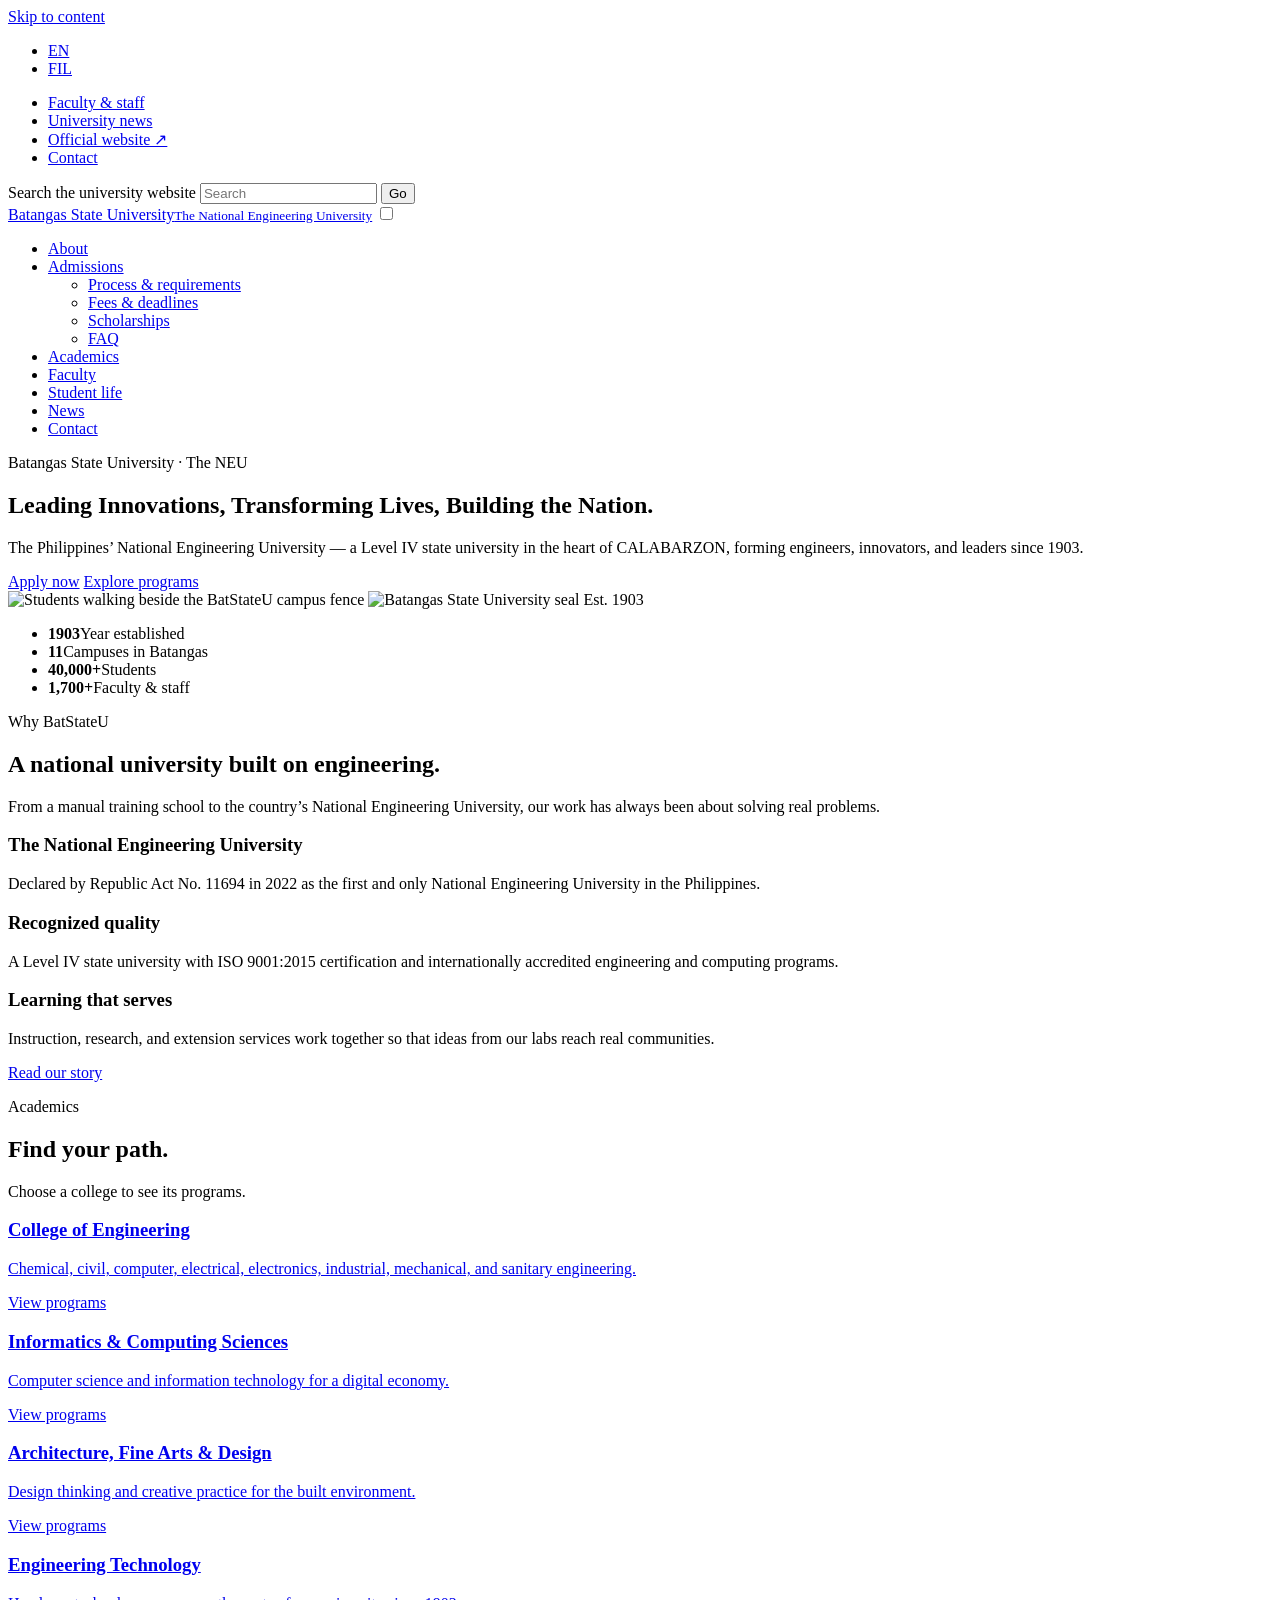
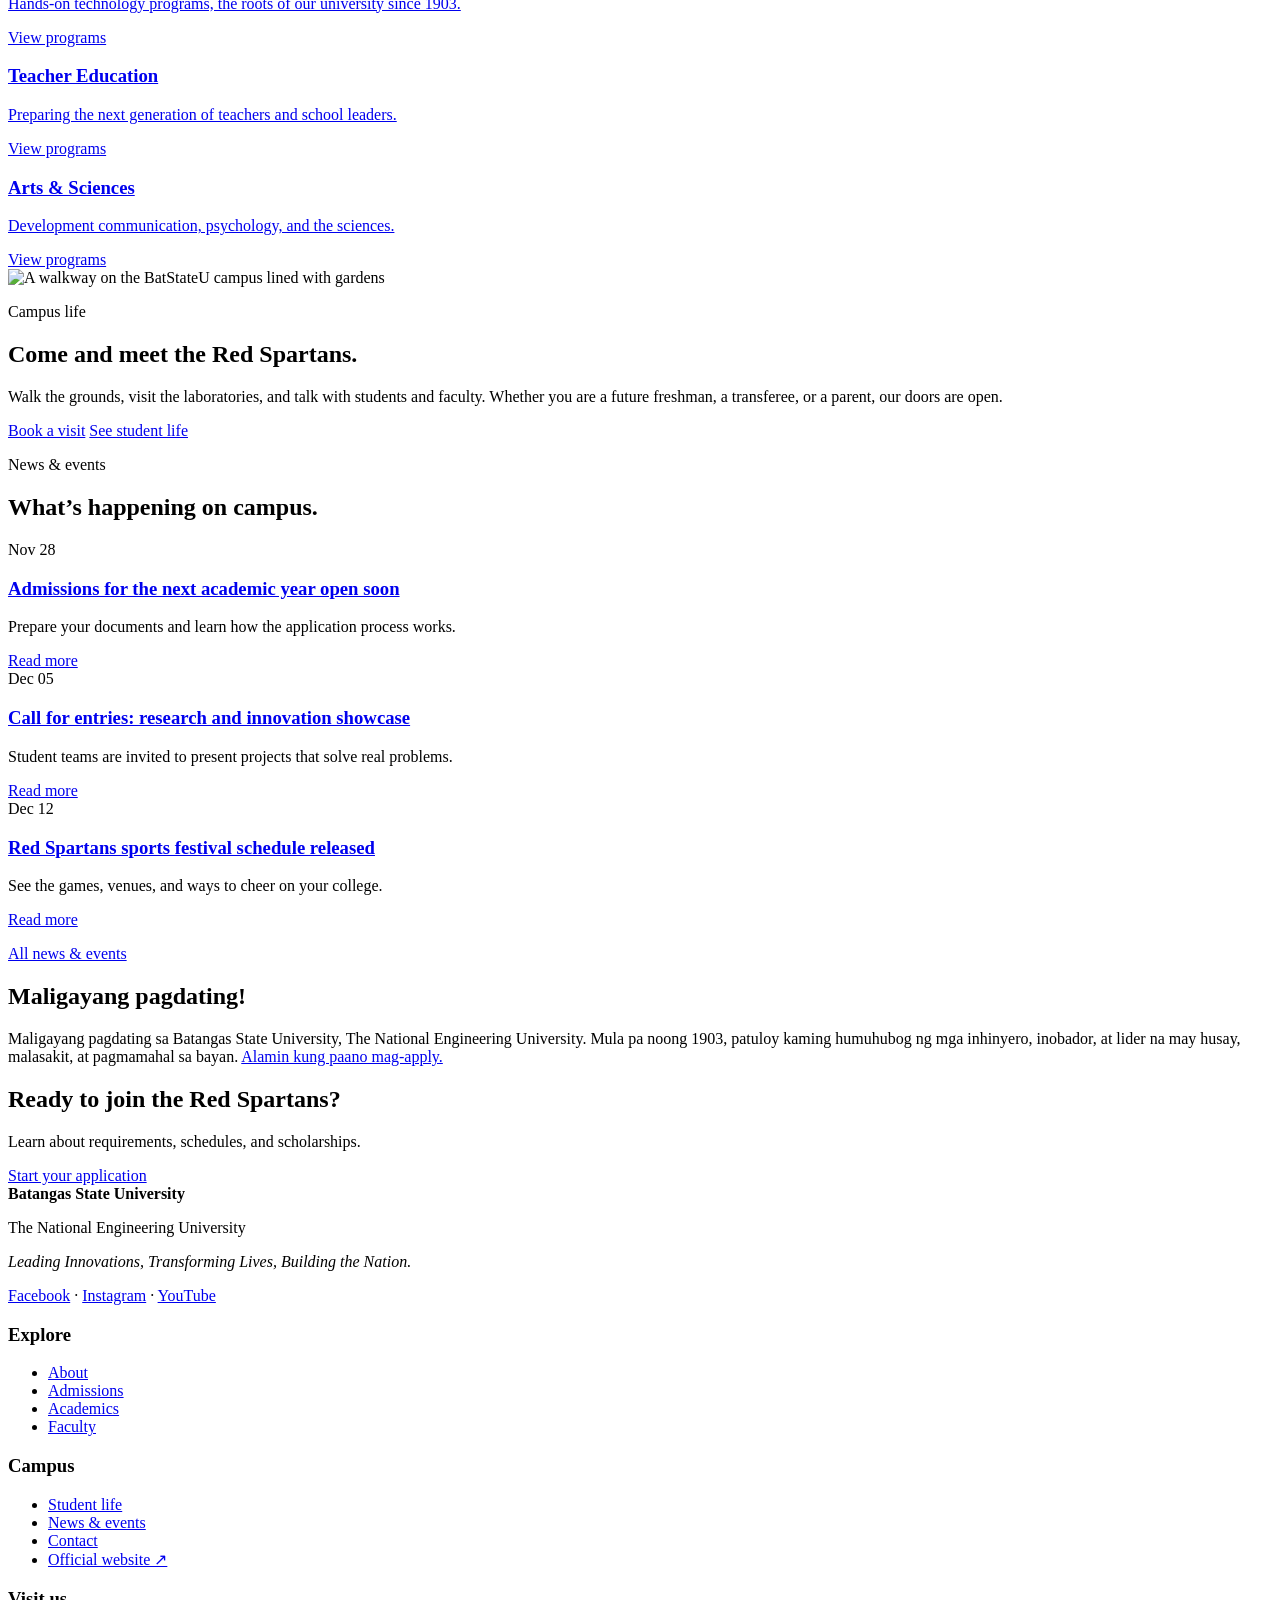
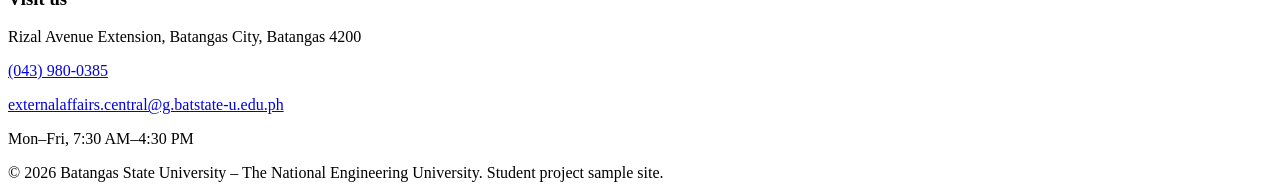
==== index.html @ c9e78558 "Add files via upload" ====
<!doctype html>
<html lang="en">
<head>
<meta charset="utf-8">
<meta name="viewport" content="width=device-width, initial-scale=1">
<title>Batangas State University | The National Engineering University</title>
<meta name="description" content="Batangas State University, The National Engineering University. Leading Innovations, Transforming Lives, Building the Nation.">
<meta name="theme-color" content="#E10A17">
<link rel="icon" href="images/logo.png">
<link rel="preconnect" href="https://fonts.googleapis.com">
<link rel="preconnect" href="https://fonts.gstatic.com" crossorigin>
<link rel="stylesheet" href="https://fonts.googleapis.com/css2?family=Bricolage+Grotesque:opsz,wght@12..96,500;12..96,700&family=Source+Sans+3:wght@400;600;700&display=swap">
<link rel="stylesheet" href="css/style.css">
</head>
<body id="top">
<a class="skip" href="#main">Skip to content</a>

<!-- ===== SHARED: top utility bar (copy to every page) ===== -->
<aside class="topbar">
  <div class="wrap">
    <ul class="tb-lang"><li><a href="index.html" aria-current="true">EN</a></li><li><a href="index.html#fil">FIL</a></li></ul>
    <ul class="tb-links">
      <li><a href="faculty.html">Faculty &amp; staff</a></li>
      <li><a href="news.html">University news</a></li>
      <li><a href="https://batstateu.edu.ph" target="_blank" rel="noopener">Official website &#8599;</a></li>
      <li><a href="contact.html">Contact</a></li>
    </ul>
    <form class="tb-search" role="search" action="https://www.google.com/search" method="get" target="_blank">
      <input type="hidden" name="as_sitesearch" value="batstateu.edu.ph">
      <label class="sr" for="q">Search the university website</label>
      <input id="q" type="search" name="q" placeholder="Search">
      <button type="submit">Go</button>
    </form>
  </div>
</aside>

<!-- ===== SHARED: main header (copy to every page) ===== -->
<header class="site-header">
  <div class="wrap bar">
    <a class="brand" href="index.html"><span class="logo" aria-hidden="true"></span><span class="brand-text">Batangas State University<small>The National Engineering University</small></span></a>
    <input type="checkbox" id="nav-toggle" class="nav-toggle" aria-label="Toggle menu">
    <label for="nav-toggle" class="burger" aria-hidden="true"><span></span></label>
    <ul class="menu">
      <li><a href="about.html">About</a></li>
      <li class="has-sub">
        <a href="admissions.html">Admissions</a>
        <ul class="sub">
          <li><a href="admissions.html#process">Process &amp; requirements</a></li>
          <li><a href="admissions.html#fees">Fees &amp; deadlines</a></li>
          <li><a href="admissions.html#scholarships">Scholarships</a></li>
          <li><a href="admissions.html#faq">FAQ</a></li>
        </ul>
      </li>
      <li><a href="academics.html">Academics</a></li>
      <li><a href="faculty.html">Faculty</a></li>
      <li><a href="student-life.html">Student life</a></li>
      <li><a href="news.html">News</a></li>
      <li><a class="cta" href="contact.html">Contact</a></li>
    </ul>
  </div>
</header>

<main id="main">

  <!-- ===== HERO ===== -->
  <section class="hero">
    <div class="wrap hero-grid">
      <div class="hero-copy">
        <p class="eyebrow">Batangas State University &middot; The NEU</p>
        <h1 class="tagline">
          <span>Leading Innovations,</span>
          <span>Transforming Lives,</span>
          <span>Building the Nation.</span>
        </h1>
        <p class="lede">The Philippines&rsquo; National Engineering University &mdash; a Level IV state university in the heart of CALABARZON, forming engineers, innovators, and leaders since 1903.</p>
        <div class="hero-actions">
          <a class="btn btn-light" href="admissions.html">Apply now</a>
          <a class="btn btn-outline-light" href="academics.html">Explore programs</a>
        </div>
      </div>
      <div class="hero-media">
        <img class="photo" src="images/campus.jpg" alt="Students walking beside the BatStateU campus fence">
        <img class="seal" src="images/logo.png" alt="Batangas State University seal">
        <span class="est">Est. 1903</span>
      </div>
    </div>
  </section>

  <!-- ===== STATS ===== -->
  <section class="stats" aria-label="BatStateU at a glance">
    <div class="wrap">
      <ul>
        <li><b>1903</b><span>Year established</span></li>
        <li><b>11</b><span>Campuses in Batangas</span></li>
        <li><b>40,000+</b><span>Students</span></li>
        <li><b>1,700+</b><span>Faculty &amp; staff</span></li>
      </ul>
    </div>
  </section>

  <!-- ===== WHY BATSTATEU ===== -->
  <section class="section">
    <div class="wrap">
      <div class="section-head reveal">
        <p class="eyebrow">Why BatStateU</p>
        <h2>A national university built on engineering.</h2>
        <p>From a manual training school to the country&rsquo;s National Engineering University, our work has always been about solving real problems.</p>
      </div>
      <div class="grid cols-3">
        <article class="card reveal"><h3>The National Engineering University</h3><p>Declared by Republic Act No. 11694 in 2022 as the first and only National Engineering University in the Philippines.</p></article>
        <article class="card reveal"><h3>Recognized quality</h3><p>A Level IV state university with ISO 9001:2015 certification and internationally accredited engineering and computing programs.</p></article>
        <article class="card reveal"><h3>Learning that serves</h3><p>Instruction, research, and extension services work together so that ideas from our labs reach real communities.</p></article>
      </div>
      <p class="reveal mt-lg"><a class="more" href="about.html">Read our story</a></p>
    </div>
  </section>

  <!-- ===== PROGRAMS ===== -->
  <section class="section surface">
    <div class="wrap">
      <div class="section-head reveal">
        <p class="eyebrow">Academics</p>
        <h2>Find your path.</h2>
        <p>Choose a college to see its programs.</p>
      </div>
      <div class="grid cols-3">
        <a class="card college reveal" href="academics.html#engineering"><h3>College of Engineering</h3><p>Chemical, civil, computer, electrical, electronics, industrial, mechanical, and sanitary engineering.</p><span class="more">View programs</span></a>
        <a class="card college reveal" href="academics.html#informatics"><h3>Informatics &amp; Computing Sciences</h3><p>Computer science and information technology for a digital economy.</p><span class="more">View programs</span></a>
        <a class="card college reveal" href="academics.html#architecture"><h3>Architecture, Fine Arts &amp; Design</h3><p>Design thinking and creative practice for the built environment.</p><span class="more">View programs</span></a>
        <a class="card college reveal" href="academics.html#technology"><h3>Engineering Technology</h3><p>Hands-on technology programs, the roots of our university since 1903.</p><span class="more">View programs</span></a>
        <a class="card college reveal" href="academics.html#teacher-education"><h3>Teacher Education</h3><p>Preparing the next generation of teachers and school leaders.</p><span class="more">View programs</span></a>
        <a class="card college reveal" href="academics.html#arts-sciences"><h3>Arts &amp; Sciences</h3><p>Development communication, psychology, and the sciences.</p><span class="more">View programs</span></a>
      </div>
    </div>
  </section>

  <!-- ===== VISIT ===== -->
  <section class="section">
    <div class="wrap split align-center">
      <div class="photo-frame reveal">
        <img src="images/campus.jpg" alt="A walkway on the BatStateU campus lined with gardens">
      </div>
      <div class="reveal">
        <p class="eyebrow">Campus life</p>
        <h2>Come and meet the Red Spartans.</h2>
        <p>Walk the grounds, visit the laboratories, and talk with students and faculty. Whether you are a future freshman, a transferee, or a parent, our doors are open.</p>
        <div class="hero-actions">
          <a class="btn btn-primary" href="contact.html#visit">Book a visit</a>
          <a class="btn btn-ghost" href="student-life.html">See student life</a>
        </div>
      </div>
    </div>
  </section>

  <!-- ===== NEWS ===== -->
  <section class="section surface">
    <div class="wrap">
      <div class="section-head reveal">
        <p class="eyebrow">News &amp; events</p>
        <h2>What&rsquo;s happening on campus.</h2>
      </div>
      <div class="grid cols-3">
        <article class="card news reveal"><span class="date">Nov 28</span><h3><a href="news.html#story-1">Admissions for the next academic year open soon</a></h3><p>Prepare your documents and learn how the application process works.</p><a class="more" href="news.html#story-1">Read more</a></article>
        <article class="card news reveal"><span class="date">Dec 05</span><h3><a href="news.html#story-2">Call for entries: research and innovation showcase</a></h3><p>Student teams are invited to present projects that solve real problems.</p><a class="more" href="news.html#story-2">Read more</a></article>
        <article class="card news reveal"><span class="date">Dec 12</span><h3><a href="news.html#story-3">Red Spartans sports festival schedule released</a></h3><p>See the games, venues, and ways to cheer on your college.</p><a class="more" href="news.html#story-3">Read more</a></article>
      </div>
      <p class="reveal mt-lg"><a class="more" href="news.html">All news &amp; events</a></p>
    </div>
  </section>

  <!-- ===== FILIPINO WELCOME (the FIL button in the top bar jumps here) ===== -->
  <section class="fil" id="fil">
    <div class="wrap section">
      <h2>Maligayang pagdating!</h2>
      <p>Maligayang pagdating sa Batangas State University, The National Engineering University. Mula pa noong 1903, patuloy kaming humuhubog ng mga inhinyero, inobador, at lider na may husay, malasakit, at pagmamahal sa bayan. <a href="admissions.html">Alamin kung paano mag-apply.</a></p>
    </div>
  </section>

  <section class="band section">
    <div class="wrap">
      <div><h2>Ready to join the Red Spartans?</h2><p>Learn about requirements, schedules, and scholarships.</p></div>
      <a class="btn btn-primary" href="admissions.html">Start your application</a>
    </div>
  </section>

</main>

<!-- ===== SHARED: footer (copy to every page) ===== -->
<footer class="site-footer">
  <div class="wrap">
    <div>
      <div class="footer-brand"><span class="logo" aria-hidden="true"></span><strong>Batangas State University</strong></div>
      <p>The National Engineering University</p>
      <p><em>Leading Innovations, Transforming Lives, Building the Nation.</em></p>
      <p class="social"><a href="https://www.facebook.com/search/pages?q=Batangas%20State%20University" target="_blank" rel="noopener">Facebook</a> &middot; <a href="https://www.instagram.com/explore/tags/batstateu/" target="_blank" rel="noopener">Instagram</a> &middot; <a href="https://www.youtube.com/results?search_query=Batangas+State+University" target="_blank" rel="noopener">YouTube</a></p>
    </div>
    <div>
      <h3>Explore</h3>
      <ul>
        <li><a href="about.html">About</a></li>
        <li><a href="admissions.html">Admissions</a></li>
        <li><a href="academics.html">Academics</a></li>
        <li><a href="faculty.html">Faculty</a></li>
      </ul>
    </div>
    <div>
      <h3>Campus</h3>
      <ul>
        <li><a href="student-life.html">Student life</a></li>
        <li><a href="news.html">News &amp; events</a></li>
        <li><a href="contact.html">Contact</a></li>
        <li><a href="https://batstateu.edu.ph" target="_blank" rel="noopener">Official website &#8599;</a></li>
      </ul>
    </div>
    <div>
      <h3>Visit us</h3>
      <p>Rizal Avenue Extension, Batangas City, Batangas 4200</p>
      <p><a href="tel:+63439800385">(043) 980-0385</a></p>
      <p><a href="mailto:externalaffairs.central@g.batstate-u.edu.ph">externalaffairs.central@g.batstate-u.edu.ph</a></p>
      <p>Mon&ndash;Fri, 7:30 AM&ndash;4:30 PM</p>
    </div>
  </div>
  <div class="wrap copy">&copy; 2026 Batangas State University &ndash; The National Engineering University. Student project sample site.</div>
</footer>

</body>
</html>
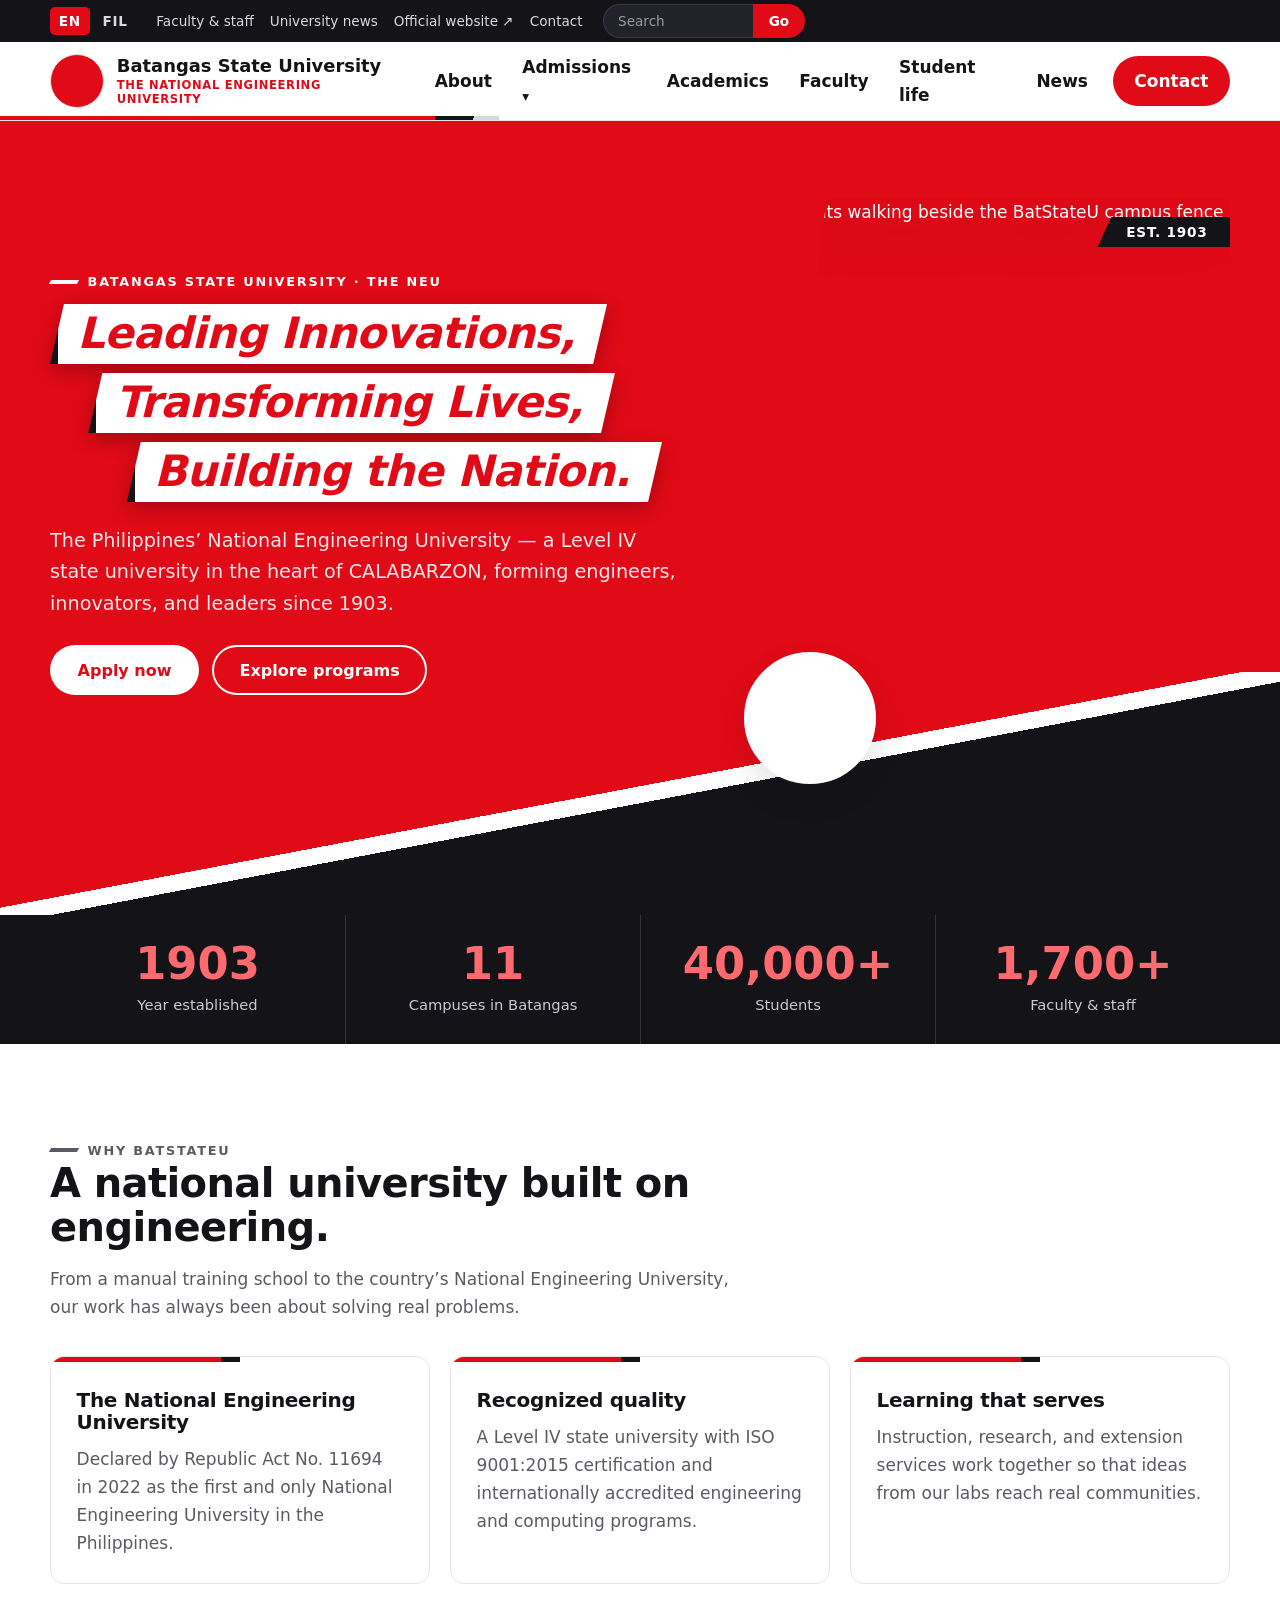
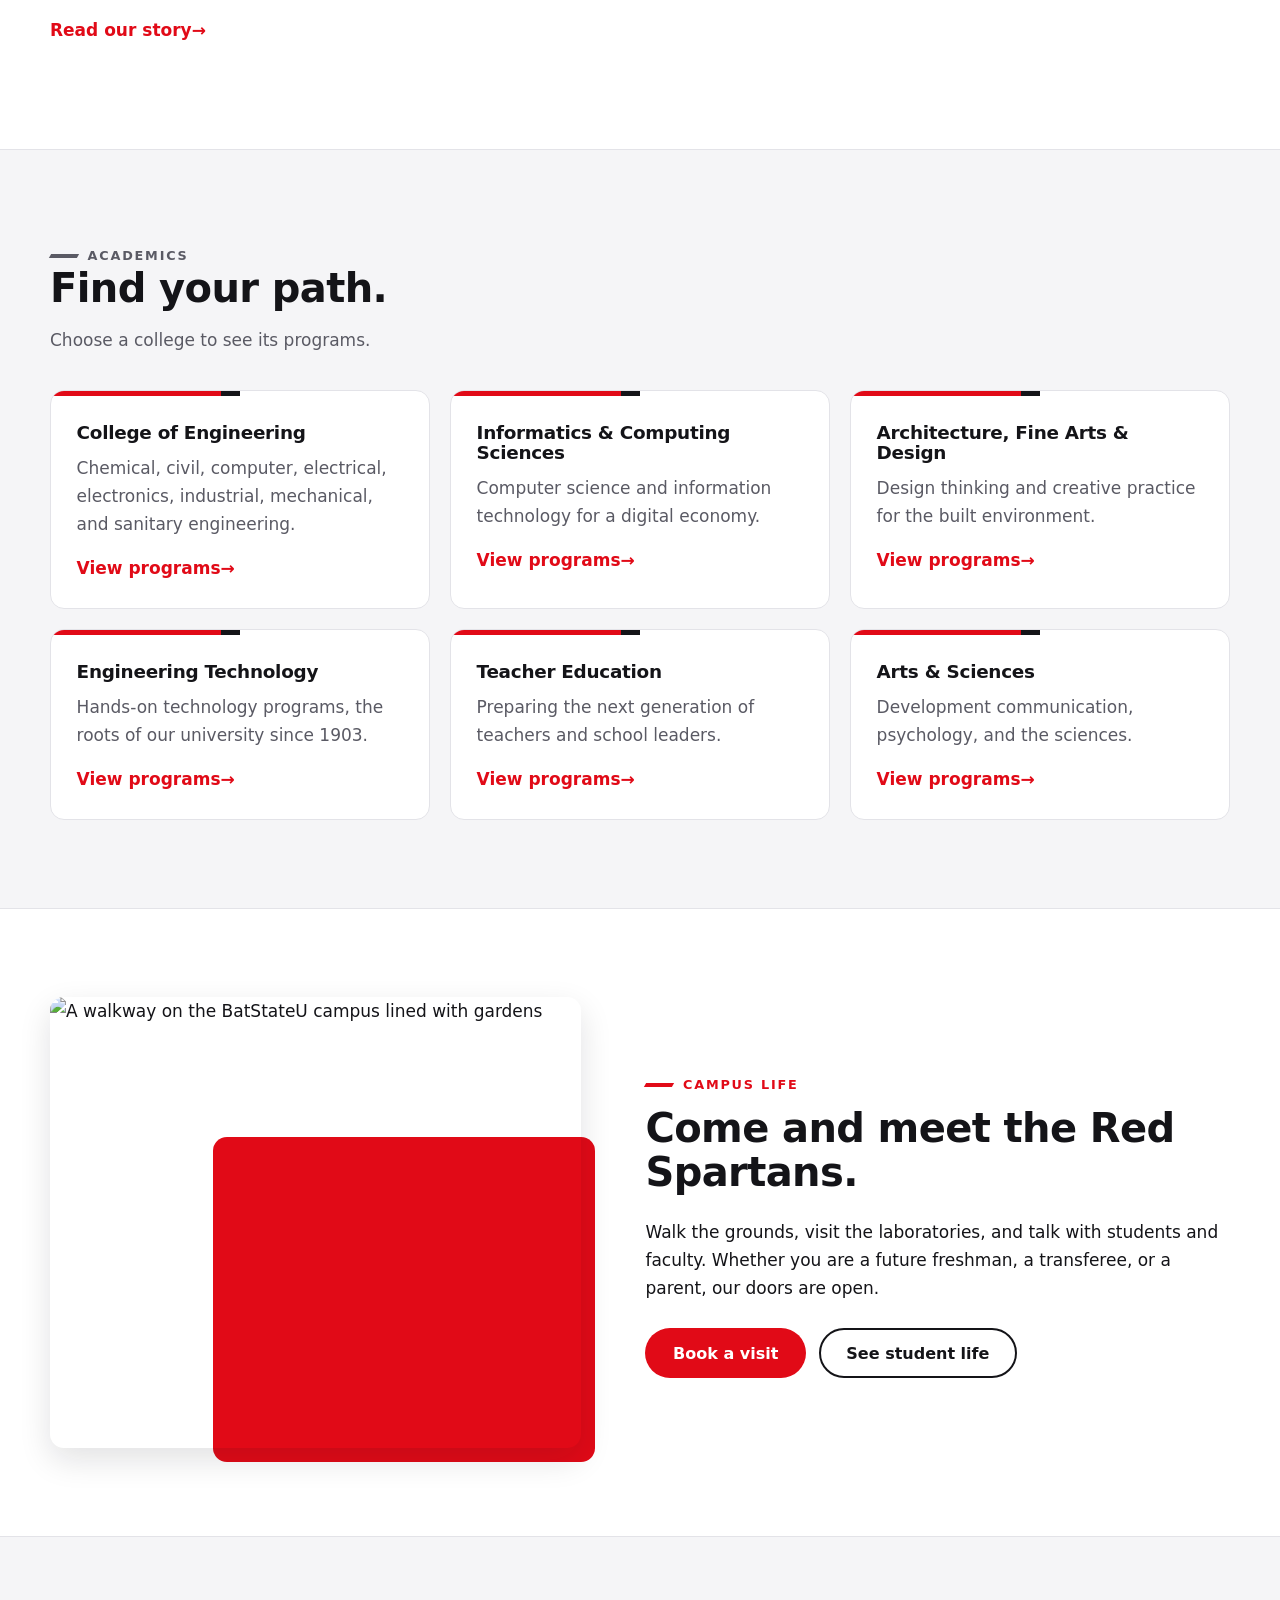
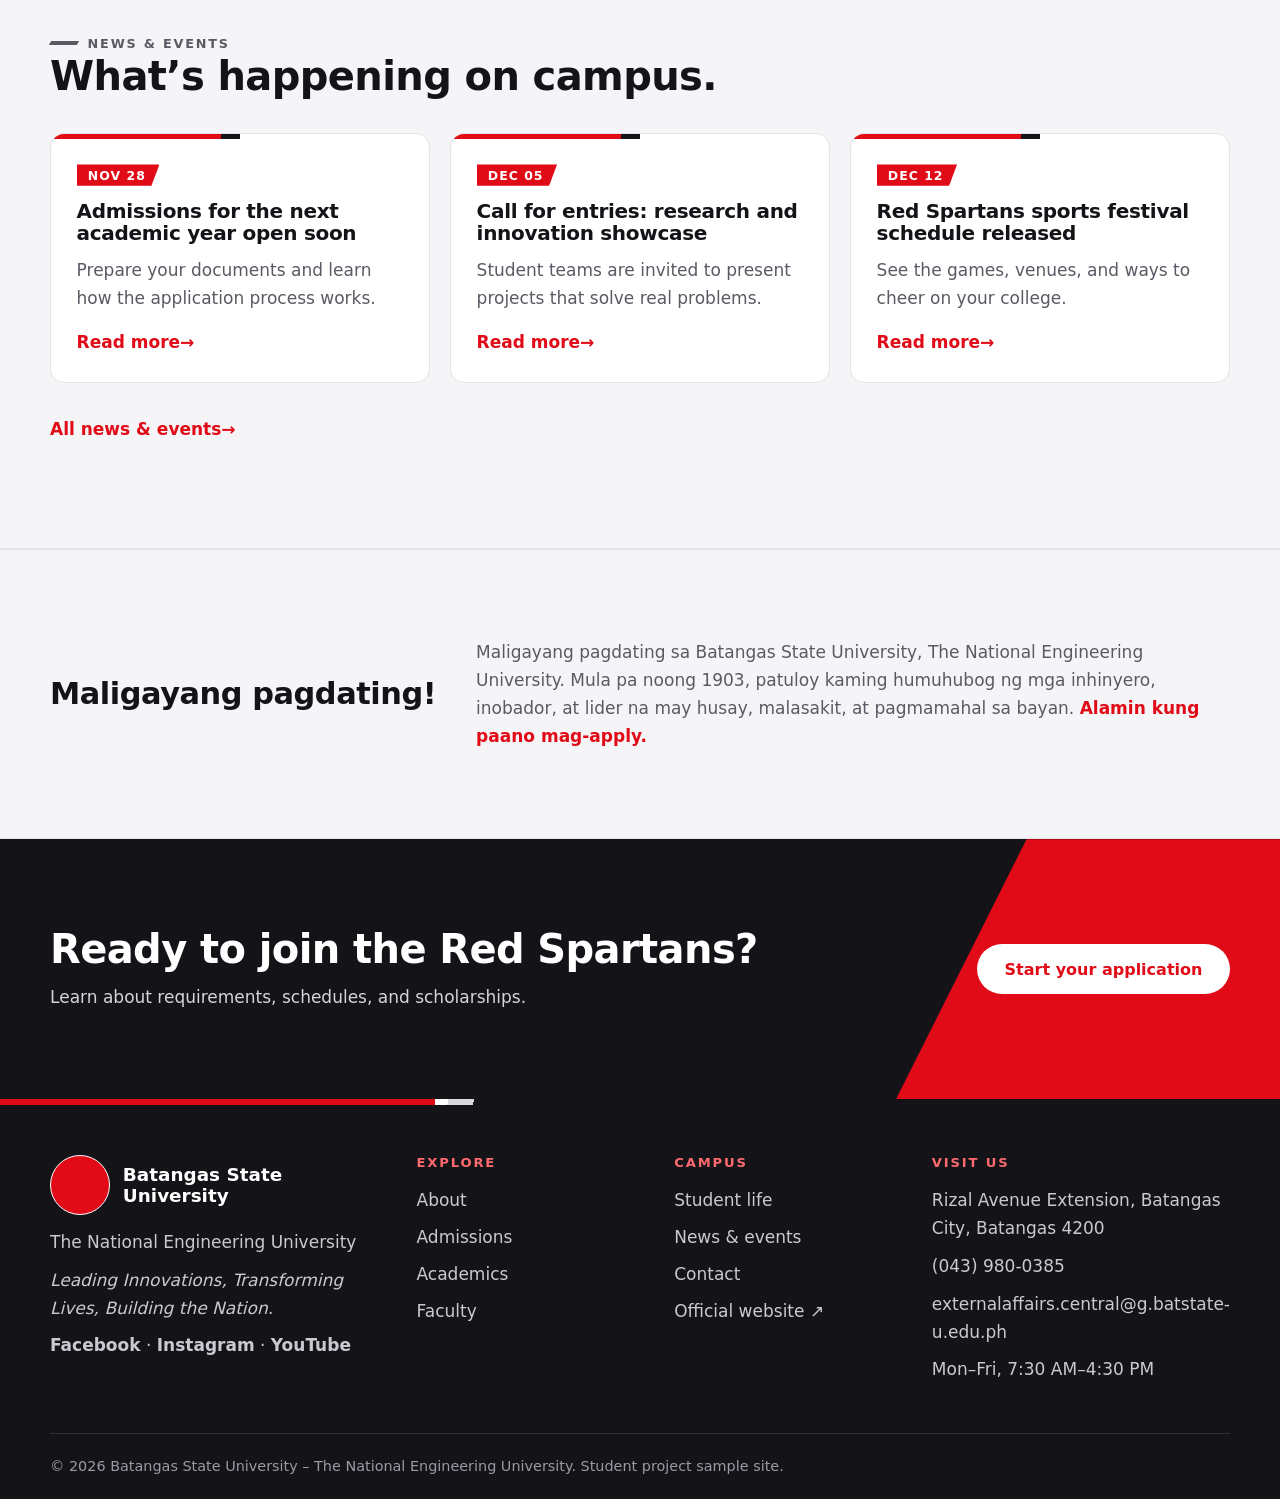
==== commit 0bbf184b: "Update favicon and stylesheet links in index.html" ====
--- a/index.html
+++ b/index.html
@@ -6,11 +6,11 @@
 <title>Batangas State University | The National Engineering University</title>
 <meta name="description" content="Batangas State University, The National Engineering University. Leading Innovations, Transforming Lives, Building the Nation.">
 <meta name="theme-color" content="#E10A17">
-<link rel="icon" href="images/logo.png">
+<link rel="icon" href="logo.png">
 <link rel="preconnect" href="https://fonts.googleapis.com">
 <link rel="preconnect" href="https://fonts.gstatic.com" crossorigin>
 <link rel="stylesheet" href="https://fonts.googleapis.com/css2?family=Bricolage+Grotesque:opsz,wght@12..96,500;12..96,700&family=Source+Sans+3:wght@400;600;700&display=swap">
-<link rel="stylesheet" href="css/style.css">
+<link rel="stylesheet" href="style.css">
 </head>
 <body id="top">
 <a class="skip" href="#main">Skip to content</a>
--- a/style.css
+++ b/style.css
@@ -0,0 +1,598 @@
+/* ==========================================================================
+   Batangas State University – The National Engineering University
+   Shared stylesheet  ·  pure CSS, no JavaScript
+   Colors come from the campus banner photo: red, black, white and light gray.
+
+   HOW THIS FILE IS ORGANIZED
+   1.  Tokens (colors, fonts)   ->  change the whole look from here
+   2.  Reset & base
+   3.  Utilities & buttons
+   4.  Top bar
+   5.  Header & navigation
+   6.  Home hero + stats
+   7.  Inner page header, sections, layout helpers
+   8.  Cards, panels, timeline, badges, gallery, band
+   9.  Page-specific parts (admissions, academics, faculty, news, contact)
+   10. Footer
+   11. Scroll animation + responsive rules
+   ========================================================================== */
+
+
+/* ============ 1. TOKENS ============ */
+:root{
+  --red:#E10A17;          /* main BatStateU red            */
+  --red-dark:#B10812;     /* hover / pressed               */
+  --red-soft:#FF6A70;     /* red used on dark backgrounds  */
+  --ink:#141418;          /* near-black from the banner    */
+  --ink-2:#22222A;
+  --surface:#F5F5F7;      /* light section background      */
+  --line:#E3E3E8;
+  --muted:#5A5A64;
+  --gray:#D8D8DD;
+
+  --font-display:"Bricolage Grotesque",system-ui,sans-serif;
+  --font-body:"Source Sans 3",system-ui,-apple-system,"Segoe UI",sans-serif;
+
+  --radius:14px;
+  --shadow:0 12px 32px rgba(20,20,24,.12);
+  --wrap:1180px;
+}
+
+
+/* ============ 2. RESET & BASE ============ */
+*,*::before,*::after{box-sizing:border-box}
+html{scroll-behavior:smooth;scroll-padding-top:110px}
+body{
+  margin:0;
+  font:400 1.0625rem/1.65 var(--font-body);
+  color:var(--ink);
+  background:#fff;
+  -webkit-font-smoothing:antialiased;
+}
+img,iframe{display:block;max-width:100%}
+a{color:inherit;text-decoration:none}
+main p a{color:var(--red);font-weight:600}
+main p a:hover{text-decoration:underline}
+h1,h2,h3{font-family:var(--font-display);line-height:1.1;letter-spacing:-.015em;margin:0 0 .6em}
+h1{font-size:clamp(2.2rem,5vw,3.7rem);font-weight:700}
+h2{font-size:clamp(1.7rem,3.2vw,2.5rem);font-weight:700}
+h3{font-size:1.25rem;font-weight:700}
+p{margin:0 0 1em}
+:focus-visible{outline:3px solid var(--red);outline-offset:3px}
+
+
+/* ============ 3. UTILITIES & BUTTONS ============ */
+.wrap{width:min(100% - 2.5rem,var(--wrap));margin-inline:auto}
+.sr{position:absolute;width:1px;height:1px;overflow:hidden;clip:rect(0 0 0 0);white-space:nowrap}
+.skip{position:absolute;left:1rem;top:-4rem;z-index:100;background:var(--red);color:#fff;padding:.6rem 1rem;border-radius:8px;font-weight:700}
+.skip:focus{top:1rem}
+.surface{background:var(--surface);border-block:1px solid var(--line)}
+.pt-0{padding-top:0!important}
+.align-start{align-items:start}
+.align-center{align-items:center}
+.mt-lg{margin-top:2rem}
+.center{text-align:center}
+.muted{color:var(--muted)}
+
+/* small label with a slanted red dash (matches the slanted shapes in the banner) */
+.eyebrow{
+  display:inline-flex;align-items:center;gap:.6rem;
+  margin:0 0 .7rem;
+  font-size:.8rem;font-weight:700;letter-spacing:.14em;text-transform:uppercase;
+  color:var(--red);
+}
+.eyebrow::before{content:"";width:28px;height:4px;background:currentColor;transform:skewX(-30deg)}
+.lede{font-size:1.2rem;color:var(--muted);max-width:40rem}
+
+.btn{
+  display:inline-flex;align-items:center;justify-content:center;gap:.5rem;
+  padding:.85rem 1.6rem;
+  font:700 1rem var(--font-body);
+  border:2px solid transparent;border-radius:999px;
+  cursor:pointer;
+  transition:background .18s,color .18s,border-color .18s,transform .18s,box-shadow .18s;
+}
+.btn:hover{transform:translateY(-2px);box-shadow:0 8px 18px rgba(0,0,0,.2)}
+.btn-primary{background:var(--red);color:#fff}
+.btn-primary:hover{background:var(--red-dark)}
+.btn-dark{background:var(--ink);color:#fff}
+.btn-dark:hover{background:var(--ink-2)}
+.btn-light{background:#fff;color:var(--red)}
+.btn-light:hover{background:var(--ink);color:#fff}
+.btn-ghost{background:transparent;color:var(--ink);border-color:var(--ink)}
+.btn-ghost:hover{background:var(--ink);color:#fff}
+.btn-outline-light{background:transparent;color:#fff;border-color:#fff}
+.btn-outline-light:hover{background:#fff;color:var(--red)}
+
+.more{font-weight:700;color:var(--red)}
+.more::after{content:" \2192";display:inline-block;transition:transform .18s}
+.more:hover::after{transform:translateX(4px)}
+
+
+/* ============ 4. TOP BAR ============ */
+.topbar{background:var(--ink);color:#d8d8de;font-size:.85rem}
+.topbar .wrap{display:flex;align-items:center;gap:1.25rem;min-height:42px}
+.topbar ul{list-style:none;display:flex;gap:1rem;margin:0;padding:0}
+.topbar a:hover{color:#fff}
+.tb-lang{gap:.25rem!important}
+.tb-lang a{display:block;padding:.15rem .55rem;border-radius:5px;font-weight:700;letter-spacing:.05em}
+.tb-lang a[aria-current="true"]{background:var(--red);color:#fff}
+.tb-links{margin-left:auto}
+.tb-search{display:flex}
+.tb-search input{
+  width:150px;padding:.3rem .9rem;
+  background:var(--ink-2);color:#fff;
+  border:1px solid #3a3a44;border-right:0;border-radius:999px 0 0 999px;
+  font:inherit;-webkit-appearance:none;appearance:none;
+}
+.tb-search input::placeholder{color:#9a9aa5}
+.tb-search button{
+  padding:.3rem 1rem;background:var(--red);color:#fff;
+  border:0;border-radius:0 999px 999px 0;
+  font:700 .85rem var(--font-body);cursor:pointer;
+}
+.tb-search button:hover{background:var(--red-dark)}
+
+
+/* ============ 5. HEADER & NAVIGATION ============ */
+.site-header{position:sticky;top:0;z-index:50;background:#fff;border-bottom:1px solid var(--line)}
+/* slanted red / black / gray stripe under the header, like the banner */
+.site-header::after{
+  content:"";position:absolute;left:0;right:0;bottom:0;height:4px;
+  background:linear-gradient(100deg,var(--red) 0 34%,var(--ink) 34% 37%,var(--gray) 37% 39%,transparent 39%);
+  pointer-events:none;
+}
+.bar{display:flex;align-items:center;gap:1rem;min-height:78px}
+
+.brand{display:flex;align-items:center;gap:.8rem;font-family:var(--font-display);font-weight:700;font-size:1.12rem;line-height:1.1;color:var(--ink)}
+.brand-text small{display:block;margin-top:.2rem;font:600 .72rem var(--font-body);letter-spacing:.06em;text-transform:uppercase;color:var(--red)}
+.logo{
+  flex:none;width:54px;height:54px;border-radius:50%;
+  background:url(../images/logo.png) center/cover no-repeat,var(--red); /* red circle shows if the image is missing */
+  border:1px solid var(--line);
+}
+
+.menu{list-style:none;display:flex;align-items:center;gap:.2rem;margin:0 0 0 auto;padding:0}
+.menu>li>a{
+  display:block;padding:.65rem .85rem;
+  font-weight:600;color:var(--ink);border-radius:6px 6px 0 0;
+  transition:color .15s;
+}
+.menu>li>a:hover{color:var(--red)}
+.menu a[aria-current="page"]{color:var(--red);background:linear-gradient(var(--red),var(--red)) left bottom/100% 3px no-repeat}
+.menu .cta{
+  margin-left:.5rem;padding:.7rem 1.35rem;
+  background:var(--red);color:#fff;border-radius:999px;
+  transition:background .15s,transform .15s;
+}
+.menu .cta:hover{background:var(--red-dark);color:#fff;transform:translateY(-2px)}
+.menu .cta[aria-current="page"]{background:var(--ink);color:#fff}
+
+.has-sub{position:relative}
+.has-sub>a::after{content:" \25BE";font-size:.8em}
+.sub{
+  list-style:none;margin:0;padding:.5rem;
+  position:absolute;top:100%;left:0;min-width:240px;
+  background:#fff;border:1px solid var(--line);border-top:3px solid var(--red);
+  border-radius:0 0 12px 12px;box-shadow:var(--shadow);
+  opacity:0;visibility:hidden;transform:translateY(8px);
+  transition:opacity .18s,transform .18s,visibility .18s;
+}
+.has-sub:hover>.sub,.has-sub:focus-within>.sub{opacity:1;visibility:visible;transform:none}
+.sub a{display:block;padding:.6rem .85rem;border-radius:8px;font-weight:600;font-size:.97rem}
+.sub a:hover{background:var(--surface);color:var(--red)}
+
+/* mobile menu button (checkbox hack – no JavaScript needed) */
+.nav-toggle{position:absolute;opacity:0;width:1px;height:1px;pointer-events:none}
+.burger{
+  display:none;margin-left:auto;width:48px;height:48px;
+  align-items:center;justify-content:center;
+  background:#fff;border:1px solid var(--line);border-radius:12px;cursor:pointer;
+}
+.burger span,.burger span::before,.burger span::after{display:block;width:22px;height:3px;border-radius:2px;background:var(--ink);transition:transform .2s,top .2s,background .2s}
+.burger span{position:relative}
+.burger span::before,.burger span::after{content:"";position:absolute;left:0}
+.burger span::before{top:-7px}
+.burger span::after{top:7px}
+.nav-toggle:checked+.burger span{background:transparent}
+.nav-toggle:checked+.burger span::before{top:0;transform:rotate(45deg)}
+.nav-toggle:checked+.burger span::after{top:0;transform:rotate(-45deg)}
+.nav-toggle:focus-visible+.burger{outline:3px solid var(--red);outline-offset:2px}
+
+
+/* ============ 6. HOME HERO + STATS ============ */
+.hero{
+  position:relative;isolation:isolate;overflow:hidden;
+  background:var(--red);color:#fff;
+  padding:clamp(3rem,6vw,5rem) 0 clamp(6rem,12vw,10rem);
+}
+/* diagonal white line + black band along the bottom edge (same look as the banner) */
+.hero::before{
+  content:"";position:absolute;left:0;right:0;bottom:0;z-index:-1;
+  height:clamp(120px,19vw,260px);
+  background:linear-gradient(to top left,var(--ink) 0 48%,#fff 48% 51.5%,transparent 51.5%);
+}
+.hero-grid{display:grid;grid-template-columns:1.15fr .85fr;gap:clamp(1.5rem,4vw,3.5rem);align-items:center}
+.hero .eyebrow{color:#fff}
+.hero .lede{color:#FFE6E7;font-size:1.2rem;margin-top:1.4rem}
+.hero-actions{display:flex;flex-wrap:wrap;gap:.8rem;margin-top:1.6rem}
+
+/* the three tagline lines, drawn as slanted white strips like the banner */
+.tagline{
+  display:flex;flex-direction:column;align-items:flex-start;gap:.55rem;
+  margin:0;font-size:clamp(1.55rem,3.5vw,2.7rem);font-style:italic;
+  filter:drop-shadow(0 6px 10px rgba(0,0,0,.28));
+}
+.tagline span{
+  display:inline-block;
+  padding:.4rem 2rem .4rem 1.7rem;
+  color:var(--red);
+  background:linear-gradient(90deg,var(--ink) 0 8px,#fff 8px);
+  clip-path:polygon(14px 0,100% 0,calc(100% - 14px) 100%,0 100%);
+}
+.tagline span:nth-child(2){margin-left:clamp(.5rem,3vw,2.5rem)}
+.tagline span:nth-child(3){margin-left:clamp(1rem,6vw,5rem)}
+
+.hero-media{position:relative;z-index:1}
+.hero-media .photo{
+  width:100%;aspect-ratio:4/4.7;object-fit:cover;
+  clip-path:polygon(16% 0,100% 0,100% 100%,0 100%);
+  filter:drop-shadow(0 18px 28px rgba(0,0,0,.4));
+}
+.hero-media .seal{
+  position:absolute;left:-6px;bottom:-22px;
+  width:clamp(96px,11vw,132px);aspect-ratio:1;border-radius:50%;
+  border:5px solid #fff;background:#fff;box-shadow:var(--shadow);
+}
+.hero-media .est{
+  position:absolute;right:0;top:1.2rem;
+  padding:.45rem 1.4rem .45rem 1.8rem;
+  background:var(--ink);color:#fff;font:700 .85rem var(--font-display);letter-spacing:.06em;text-transform:uppercase;
+  clip-path:polygon(14px 0,100% 0,100% 100%,0 100%);
+}
+
+.stats{background:var(--ink);color:#fff}
+.stats ul{list-style:none;margin:0;padding:0;display:grid;grid-template-columns:repeat(4,1fr)}
+.stats li{padding:1.7rem 1rem;text-align:center;border-left:1px solid rgba(255,255,255,.14)}
+.stats li:first-child{border-left:0}
+.stats b{display:block;font:700 clamp(1.9rem,3.6vw,2.8rem)/1 var(--font-display);color:var(--red-soft)}
+.stats span{display:block;margin-top:.35rem;font-size:.92rem;color:#c9c9d1}
+
+
+/* ============ 7. INNER PAGE HEADER, SECTIONS, LAYOUT ============ */
+.page-head{
+  color:#fff;
+  padding:clamp(2.5rem,6vw,4.5rem) 0;
+  /* black -> thin white line -> dark gray -> red, all slanted */
+  background:linear-gradient(105deg,var(--ink) 0 63%,#fff 63% 63.8%,var(--ink-2) 63.8% 65.5%,var(--red) 65.5%);
+}
+.page-head .eyebrow{color:var(--red-soft)}
+.page-head h1{max-width:18ch}
+.page-head .lede{color:#d9d9e0;margin:0}
+.crumbs{margin:0 0 1.2rem;font-size:.9rem;color:#b9b9c4}
+.crumbs a{color:#fff;font-weight:600}
+.crumbs a:hover{text-decoration:underline}
+
+.section{padding:clamp(3rem,7vw,5.5rem) 0}
+.section-head{max-width:44rem;margin-bottom:2.2rem}
+.section-head h2{margin-bottom:.4em}
+.section-head p{color:var(--muted);margin:0}
+
+.split{display:grid;grid-template-columns:1fr 1.1fr;gap:clamp(1.5rem,5vw,4rem)}
+.grid{display:grid;gap:1.25rem}
+.cols-2{grid-template-columns:repeat(2,1fr)}
+.cols-3{grid-template-columns:repeat(3,1fr)}
+.cols-4{grid-template-columns:repeat(4,1fr)}
+
+
+/* ============ 8. CARDS, PANELS, TIMELINE, BADGES, GALLERY, BAND ============ */
+.card{
+  position:relative;overflow:hidden;
+  padding:1.6rem;background:#fff;
+  border:1px solid var(--line);border-radius:var(--radius);
+  transition:transform .2s,box-shadow .2s,border-color .2s;
+}
+.card::before{
+  content:"";position:absolute;left:0;top:0;width:100%;height:5px;
+  background:linear-gradient(100deg,var(--red) 0 45%,var(--ink) 45% 50%,transparent 50%);
+}
+.card:hover{transform:translateY(-4px);box-shadow:var(--shadow);border-color:var(--red)}
+.card h3{margin-top:.4rem}
+.card p{color:var(--muted);margin:0}
+a.card{display:block}
+a.card .more{display:inline-block;margin-top:1rem}
+
+.values{grid-template-columns:repeat(3,1fr);counter-reset:v}
+.values .card{counter-increment:v}
+.values .card::after{
+  content:counter(v,decimal-leading-zero);
+  position:absolute;right:1.2rem;top:1rem;
+  font:700 2.4rem/1 var(--font-display);color:var(--gray);opacity:.7;
+}
+
+.mv{grid-template-columns:repeat(2,1fr)}
+.panel{
+  padding:2.2rem;background:#fff;
+  border:1px solid var(--line);border-top:6px solid var(--red);border-radius:var(--radius);
+  box-shadow:var(--shadow);
+}
+.panel p:last-child{margin-bottom:0}
+.panel.alt{background:var(--ink);color:#fff;border-color:var(--ink);border-top-color:var(--red)}
+.panel.alt .eyebrow{color:var(--red-soft)}
+
+.timeline{list-style:none;margin:0;padding:0 0 0 1.75rem;position:relative}
+.timeline::before{content:"";position:absolute;left:7px;top:.5rem;bottom:.5rem;width:3px;background:linear-gradient(var(--red),var(--ink))}
+.timeline li{position:relative;padding-bottom:1.8rem}
+.timeline li:last-child{padding-bottom:0}
+.timeline li::before{
+  content:"";position:absolute;left:calc(-1.75rem + 1px);top:.55rem;
+  width:15px;height:15px;border-radius:50%;background:#fff;border:4px solid var(--red);
+}
+.timeline b{display:block;font:700 1.7rem/1.1 var(--font-display);color:var(--red)}
+.timeline p{margin:.2rem 0 0;color:var(--muted)}
+
+.principal{display:grid;grid-template-columns:minmax(220px,340px) 1fr;gap:clamp(1.5rem,5vw,4rem);align-items:center}
+.portrait{
+  position:relative;aspect-ratio:4/5;border-radius:var(--radius);overflow:hidden;
+  background:linear-gradient(160deg,var(--red) 0 55%,#fff 55% 58%,var(--ink) 58%);
+  box-shadow:var(--shadow);
+}
+.portrait::after{content:"Photo";position:absolute;left:1rem;bottom:1rem;color:#fff;font:700 .85rem var(--font-body);letter-spacing:.1em;text-transform:uppercase;opacity:.8}
+.portrait img{width:100%;height:100%;object-fit:cover} /* drop an <img> inside .portrait to replace the placeholder */
+
+.badges{list-style:none;margin:0;padding:0;display:flex;flex-wrap:wrap;gap:.75rem}
+.badges li{
+  display:flex;align-items:center;gap:.6rem;
+  padding:.6rem 1.1rem .6rem .7rem;
+  background:#fff;border:1px solid var(--line);border-radius:999px;font-weight:600;
+}
+.badges li::before{content:"\2713";display:grid;place-items:center;flex:none;width:1.5rem;height:1.5rem;border-radius:50%;background:var(--red);color:#fff;font-size:.8rem}
+
+.gallery{grid-template-columns:repeat(4,1fr)}
+.gallery figure{
+  position:relative;overflow:hidden;margin:0;
+  display:flex;align-items:flex-end;aspect-ratio:4/3;padding:1.1rem;
+  border-radius:var(--radius);color:#fff;font:700 1.05rem var(--font-display);
+  background:
+    repeating-linear-gradient(115deg,rgba(255,255,255,.06) 0 14px,transparent 14px 28px),
+    linear-gradient(150deg,var(--red),var(--ink));
+  transition:transform .25s;
+}
+.gallery figure:nth-child(2){background:repeating-linear-gradient(115deg,rgba(255,255,255,.06) 0 14px,transparent 14px 28px),linear-gradient(150deg,var(--ink-2),var(--red))}
+.gallery figure:nth-child(3){background:repeating-linear-gradient(115deg,rgba(255,255,255,.06) 0 14px,transparent 14px 28px),linear-gradient(150deg,var(--red-dark),var(--ink-2))}
+.gallery figure:nth-child(4){background:repeating-linear-gradient(115deg,rgba(255,255,255,.06) 0 14px,transparent 14px 28px),linear-gradient(150deg,var(--ink),var(--red-dark))}
+.gallery figure:hover{transform:translateY(-4px)}
+.gallery figure img{position:absolute;inset:0;width:100%;height:100%;object-fit:cover} /* add an <img> to show a real photo */
+.gallery figure span{position:relative}
+
+.photo-frame{position:relative;isolation:isolate}
+.photo-frame::before{content:"";position:absolute;right:-14px;bottom:-14px;width:72%;height:72%;background:var(--red);border-radius:var(--radius);z-index:-1}
+.photo-frame img{width:100%;aspect-ratio:4/3.4;border-radius:var(--radius);object-fit:cover;box-shadow:var(--shadow)}
+
+/* dark call-to-action band with a slanted red edge */
+.band{position:relative;overflow:hidden;background:var(--ink);color:#fff}
+.band::before{content:"";position:absolute;right:0;top:0;bottom:0;width:30%;background:var(--red);clip-path:polygon(34% 0,100% 0,100% 100%,0 100%)}
+.band .wrap{position:relative;display:flex;align-items:center;justify-content:space-between;gap:1.5rem;flex-wrap:wrap}
+.band h2{margin-bottom:.3em}
+.band p{margin:0;color:#d4d4db}
+.band .btn-primary{background:#fff;color:var(--red)}
+.band .btn-primary:hover{background:var(--ink);color:#fff}
+
+.note{
+  margin:0 0 2rem;padding:.9rem 1.2rem;
+  background:#FFF3F3;border-left:5px solid var(--red);border-radius:0 10px 10px 0;
+  font-size:.95rem;color:#5b1a1f;
+}
+
+
+/* ============ 9. PAGE-SPECIFIC PARTS ============ */
+
+/* ---- home ---- */
+.fil{background:var(--surface);border-block:1px solid var(--line)}
+.fil .wrap{display:grid;grid-template-columns:auto 1fr;gap:1.5rem 2.5rem;align-items:center}
+.fil h2{margin:0;font-size:clamp(1.4rem,2.6vw,1.9rem)}
+.fil p{margin:0;color:var(--muted)}
+.college h3{font-size:1.15rem}
+.date{
+  display:inline-block;margin:0 0 .5rem;padding:.2rem .85rem .2rem .7rem;
+  background:var(--red);color:#fff;font:700 .78rem var(--font-body);letter-spacing:.08em;text-transform:uppercase;
+  clip-path:polygon(0 0,100% 0,calc(100% - 8px) 100%,0 100%);
+}
+.card.news h3 a:hover{color:var(--red)}
+.card.news .more{display:inline-block;margin-top:1rem}
+
+/* ---- admissions ---- */
+.steps{list-style:none;counter-reset:s;margin:0;padding:0;display:grid;grid-template-columns:repeat(4,1fr);gap:1.25rem}
+.steps li{counter-increment:s;padding:1.6rem;background:#fff;border:1px solid var(--line);border-radius:var(--radius)}
+.steps li::before{
+  content:counter(s);display:grid;place-items:center;
+  width:54px;height:44px;margin-bottom:1rem;
+  background:var(--red);color:#fff;font:700 1.25rem var(--font-display);
+  clip-path:polygon(20% 0,100% 0,80% 100%,0 100%);
+}
+.steps h3{font-size:1.1rem}
+.steps p{margin:0;color:var(--muted);font-size:.98rem}
+
+.checklist{list-style:none;margin:0;padding:0;display:grid;gap:.65rem}
+.checklist li{position:relative;padding-left:2.1rem}
+.checklist li::before{content:"\2713";position:absolute;left:0;top:.1em;display:grid;place-items:center;width:1.4rem;height:1.4rem;border-radius:50%;background:var(--red);color:#fff;font-size:.8rem;font-weight:700}
+
+.table-wrap{overflow-x:auto;background:#fff;border:1px solid var(--line);border-radius:var(--radius)}
+.table{width:100%;min-width:520px;border-collapse:collapse}
+.table th{padding:.95rem 1.2rem;background:var(--ink);color:#fff;text-align:left;font:500 .95rem var(--font-display)}
+.table td{padding:.95rem 1.2rem;border-top:1px solid var(--line)}
+.table tr:nth-child(even) td{background:var(--surface)}
+.table td:first-child{font-weight:600}
+
+.faq{max-width:50rem}
+.faq details{margin-bottom:.75rem;background:#fff;border:1px solid var(--line);border-radius:12px;overflow:hidden}
+.faq summary{position:relative;padding:1.1rem 3.2rem 1.1rem 1.3rem;font-weight:700;cursor:pointer;list-style:none}
+.faq summary::-webkit-details-marker{display:none}
+.faq summary::after{content:"+";position:absolute;right:1.3rem;top:50%;translate:0 -52%;font:400 1.6rem/1 var(--font-body);color:var(--red)}
+.faq summary:hover{color:var(--red)}
+.faq details[open]{border-color:var(--red)}
+.faq details[open] summary::after{content:"\2013"}
+.faq details p{margin:0;padding:0 1.3rem 1.2rem;color:var(--muted)}
+
+/* ---- academics ---- */
+.chips{list-style:none;display:flex;flex-wrap:wrap;gap:.6rem;margin:1.4rem 0 0;padding:0}
+.chips a{
+  display:block;padding:.5rem 1.1rem;
+  background:#fff;border:1px solid var(--line);border-radius:999px;
+  font-weight:600;font-size:.95rem;transition:background .15s,color .15s,border-color .15s;
+}
+.chips a:hover{background:var(--red);border-color:var(--red);color:#fff}
+.college-block{padding:2.2rem 0;border-top:1px solid var(--line)}
+.college-block:first-of-type{border-top:0}
+.college-block .split{grid-template-columns:1fr 1.2fr;align-items:start}
+.college-block h2{font-size:clamp(1.5rem,2.6vw,2rem)}
+.programs{list-style:none;margin:0 0 1.2rem;padding:0;display:grid;grid-template-columns:repeat(2,1fr);gap:.55rem 1.5rem}
+.programs li{position:relative;padding-left:1.4rem}
+.programs li::before{content:"";position:absolute;left:0;top:.6em;width:10px;height:5px;background:var(--red);transform:skewX(-30deg)}
+.tag{
+  display:inline-block;margin-bottom:.8rem;padding:.2rem 1rem .2rem .8rem;
+  background:var(--ink);color:#fff;font:700 .75rem var(--font-body);letter-spacing:.08em;text-transform:uppercase;
+  clip-path:polygon(0 0,100% 0,calc(100% - 8px) 100%,0 100%);
+}
+
+/* ---- faculty ---- */
+.team{grid-template-columns:repeat(4,1fr)}
+.person{text-align:center}
+.avatar{
+  display:grid;place-items:center;width:96px;height:96px;margin:.6rem auto 1rem;
+  border-radius:50%;color:#fff;font:700 1.8rem var(--font-display);
+  background:linear-gradient(135deg,var(--red),var(--ink));
+  border:4px solid #fff;box-shadow:0 0 0 2px var(--line);
+}
+.person h3{margin-bottom:.2rem;font-size:1.1rem}
+.person .role{margin:0;color:var(--red);font-weight:600;font-size:.95rem}
+.person .dept{margin:.2rem 0 0;color:var(--muted);font-size:.92rem}
+
+/* ---- student life ---- */
+.events{list-style:none;margin:0;padding:0;display:grid;gap:.9rem}
+.events li{display:flex;gap:1rem;align-items:center;padding:1rem 1.2rem;background:#fff;border:1px solid var(--line);border-radius:12px}
+.events .when{flex:none;display:grid;place-items:center;width:62px;padding:.5rem 0;text-align:center;background:var(--ink);color:#fff;border-radius:10px;font:700 .72rem/1.1 var(--font-body);letter-spacing:.1em;text-transform:uppercase}
+.events .when b{display:block;font:700 1.5rem/1 var(--font-display);color:var(--red-soft)}
+.events h3{margin:0 0 .1rem;font-size:1.05rem}
+.events p{margin:0;color:var(--muted);font-size:.95rem}
+
+/* ---- news ---- */
+.news-layout{display:grid;grid-template-columns:2fr 1fr;gap:clamp(1.5rem,4vw,3rem);align-items:start}
+.feature-story{display:grid;grid-template-columns:1fr 1fr;margin-bottom:1.5rem;overflow:hidden;background:var(--ink);color:#fff;border-radius:var(--radius)}
+.feature-story img{width:100%;height:100%;min-height:260px;object-fit:cover}
+.feature-story div{padding:2rem}
+.feature-story p{color:#d4d4db}
+.feature-story .more{color:var(--red-soft)}
+.story{padding:2rem 1rem;border-top:1px solid var(--line);scroll-margin-top:110px;border-radius:12px}
+.story:target{background:linear-gradient(90deg,#FFF3F3,transparent);border-top-color:var(--red)}
+.story .meta{margin:0 0 .8rem;color:var(--muted);font-size:.92rem}
+.story h2{font-size:clamp(1.4rem,2.4vw,1.9rem)}
+.side{position:sticky;top:110px;display:grid;gap:1.5rem}
+.side h2{font-size:1.3rem}
+
+/* ---- contact ---- */
+.contact-grid{display:grid;grid-template-columns:1fr 1.3fr;gap:clamp(1.5rem,5vw,3.5rem);align-items:start}
+.info-list{display:grid;gap:1rem;margin-top:1.5rem}
+.info{display:flex;gap:1rem;align-items:flex-start;padding:1.1rem 1.2rem;background:#fff;border:1px solid var(--line);border-radius:12px}
+.info .ico{flex:none;display:grid;place-items:center;width:46px;height:46px;background:var(--red);color:#fff;font:700 1.05rem var(--font-display);clip-path:polygon(18% 0,100% 0,82% 100%,0 100%)}
+.info h3{margin:0 0 .15rem;font-size:1.05rem}
+.info p{margin:0;color:var(--muted)}
+.info a{color:var(--red);font-weight:600}
+.info a:hover{text-decoration:underline}
+
+.form{display:grid;gap:1.1rem;padding:clamp(1.4rem,3vw,2.2rem);background:#fff;border:1px solid var(--line);border-top:6px solid var(--red);border-radius:var(--radius);box-shadow:var(--shadow)}
+.form .row{display:grid;grid-template-columns:1fr 1fr;gap:1.1rem}
+.form label{display:grid;gap:.35rem;font-weight:700;font-size:.95rem}
+.form input,.form select,.form textarea{
+  width:100%;padding:.8rem 1rem;
+  background:var(--surface);color:var(--ink);
+  border:2px solid transparent;border-radius:10px;
+  font:400 1rem var(--font-body);
+  transition:border-color .15s,background .15s;
+}
+.form textarea{min-height:140px;resize:vertical}
+.form input:focus,.form select:focus,.form textarea:focus{outline:0;background:#fff;border-color:var(--red)}
+.form .btn{justify-self:start}
+.map{width:100%;aspect-ratio:16/7;min-height:300px;border:0;border-radius:var(--radius);box-shadow:var(--shadow)}
+
+
+/* ============ 10. FOOTER ============ */
+.site-footer{position:relative;background:var(--ink);color:#c9c9d1;padding-top:3.5rem}
+.site-footer::before{content:"";position:absolute;left:0;right:0;top:0;height:6px;background:linear-gradient(100deg,var(--red) 0 34%,#fff 34% 35%,var(--gray) 35% 37%,transparent 37%)}
+.site-footer>.wrap:first-child{display:grid;grid-template-columns:1.5fr 1fr 1fr 1.3fr;gap:2.5rem;padding-bottom:2.5rem}
+.site-footer p{margin:0 0 .6rem}
+.site-footer h3{margin-bottom:1rem;font:700 .82rem var(--font-body);letter-spacing:.14em;text-transform:uppercase;color:var(--red-soft)}
+.site-footer ul{list-style:none;margin:0;padding:0;display:grid;gap:.55rem}
+.site-footer a:hover{color:#fff;text-decoration:underline}
+.footer-brand{display:flex;align-items:center;gap:.8rem;margin-bottom:.8rem}
+.footer-brand .logo{width:60px;height:60px;border-color:#fff}
+.footer-brand strong{color:#fff;font:700 1.15rem/1.15 var(--font-display)}
+.social a{font-weight:600}
+.copy{padding-block:1.3rem;border-top:1px solid rgba(255,255,255,.12);font-size:.9rem;color:#9a9aa5}
+
+
+/* ============ 11. SCROLL ANIMATION + RESPONSIVE ============ */
+
+/* fade-in while scrolling (CSS only). Browsers that don't support it simply show everything. */
+@media (prefers-reduced-motion:no-preference){
+  @supports (animation-timeline:view()){
+    .reveal{animation:rise linear both;animation-timeline:view();animation-range:entry 0% entry 32%}
+    @keyframes rise{from{opacity:0;translate:0 28px}to{opacity:1;translate:0 0}}
+  }
+}
+@media (prefers-reduced-motion:reduce){
+  html{scroll-behavior:auto}
+  *{transition:none!important}
+}
+
+@media (max-width:1060px){
+  .team,.cols-4,.steps{grid-template-columns:repeat(2,1fr)}
+  .gallery{grid-template-columns:repeat(2,1fr)}
+  .site-footer>.wrap:first-child{grid-template-columns:1fr 1fr}
+}
+
+@media (max-width:980px){
+  .burger{display:flex}
+  .menu{
+    display:none;position:absolute;left:0;right:0;top:100%;
+    flex-direction:column;align-items:stretch;gap:0;margin:0;
+    padding:.8rem 1.25rem 1.5rem;
+    background:#fff;border-bottom:3px solid var(--red);box-shadow:var(--shadow);
+    max-height:calc(100vh - 130px);overflow-y:auto;
+  }
+  .nav-toggle:checked~.menu{display:flex}
+  .menu>li>a{padding:.9rem .5rem;border-bottom:1px solid var(--line);border-radius:0}
+  .menu a[aria-current="page"]{background:none}
+  .menu .cta{margin:1rem 0 0;text-align:center}
+  .has-sub>a::after{content:""}
+  .sub{position:static;opacity:1;visibility:visible;transform:none;min-width:0;padding:0 0 .4rem 1rem;border:0;box-shadow:none;background:none}
+  .sub a{padding:.55rem .5rem;font-weight:500;color:var(--muted)}
+}
+
+@media (max-width:900px){
+  .hero-grid,.split,.college-block .split,.principal,.news-layout,.contact-grid,.feature-story,.fil .wrap{grid-template-columns:1fr}
+  .hero-media{max-width:460px;margin-top:1rem}
+  .principal .portrait{max-width:340px}
+  .side{position:static}
+  .values,.cols-3{grid-template-columns:repeat(2,1fr)}
+}
+
+@media (max-width:760px){
+  .topbar .tb-links{display:none}
+  .tb-search{margin-left:auto}
+  .stats ul{grid-template-columns:repeat(2,1fr)}
+  .stats li:nth-child(3){border-left:0}
+  .stats li:nth-child(n+3){border-top:1px solid rgba(255,255,255,.14)}
+  .band::before{width:46%;opacity:.9}
+}
+
+@media (max-width:620px){
+  .mv,.values,.cols-2,.cols-3,.cols-4,.team,.steps,.gallery,.programs,.form .row{grid-template-columns:1fr}
+  .site-footer>.wrap:first-child{grid-template-columns:1fr}
+  .brand{font-size:1rem}
+  .brand-text small{font-size:.65rem}
+  .logo{width:46px;height:46px}
+  .tagline span:nth-child(2),.tagline span:nth-child(3){margin-left:0}
+  .hero-actions .btn,.band .btn{width:100%}
+  .page-head{background:linear-gradient(105deg,var(--ink) 0 78%,#fff 78% 78.8%,var(--ink-2) 78.8% 80.5%,var(--red) 80.5%)}
+}
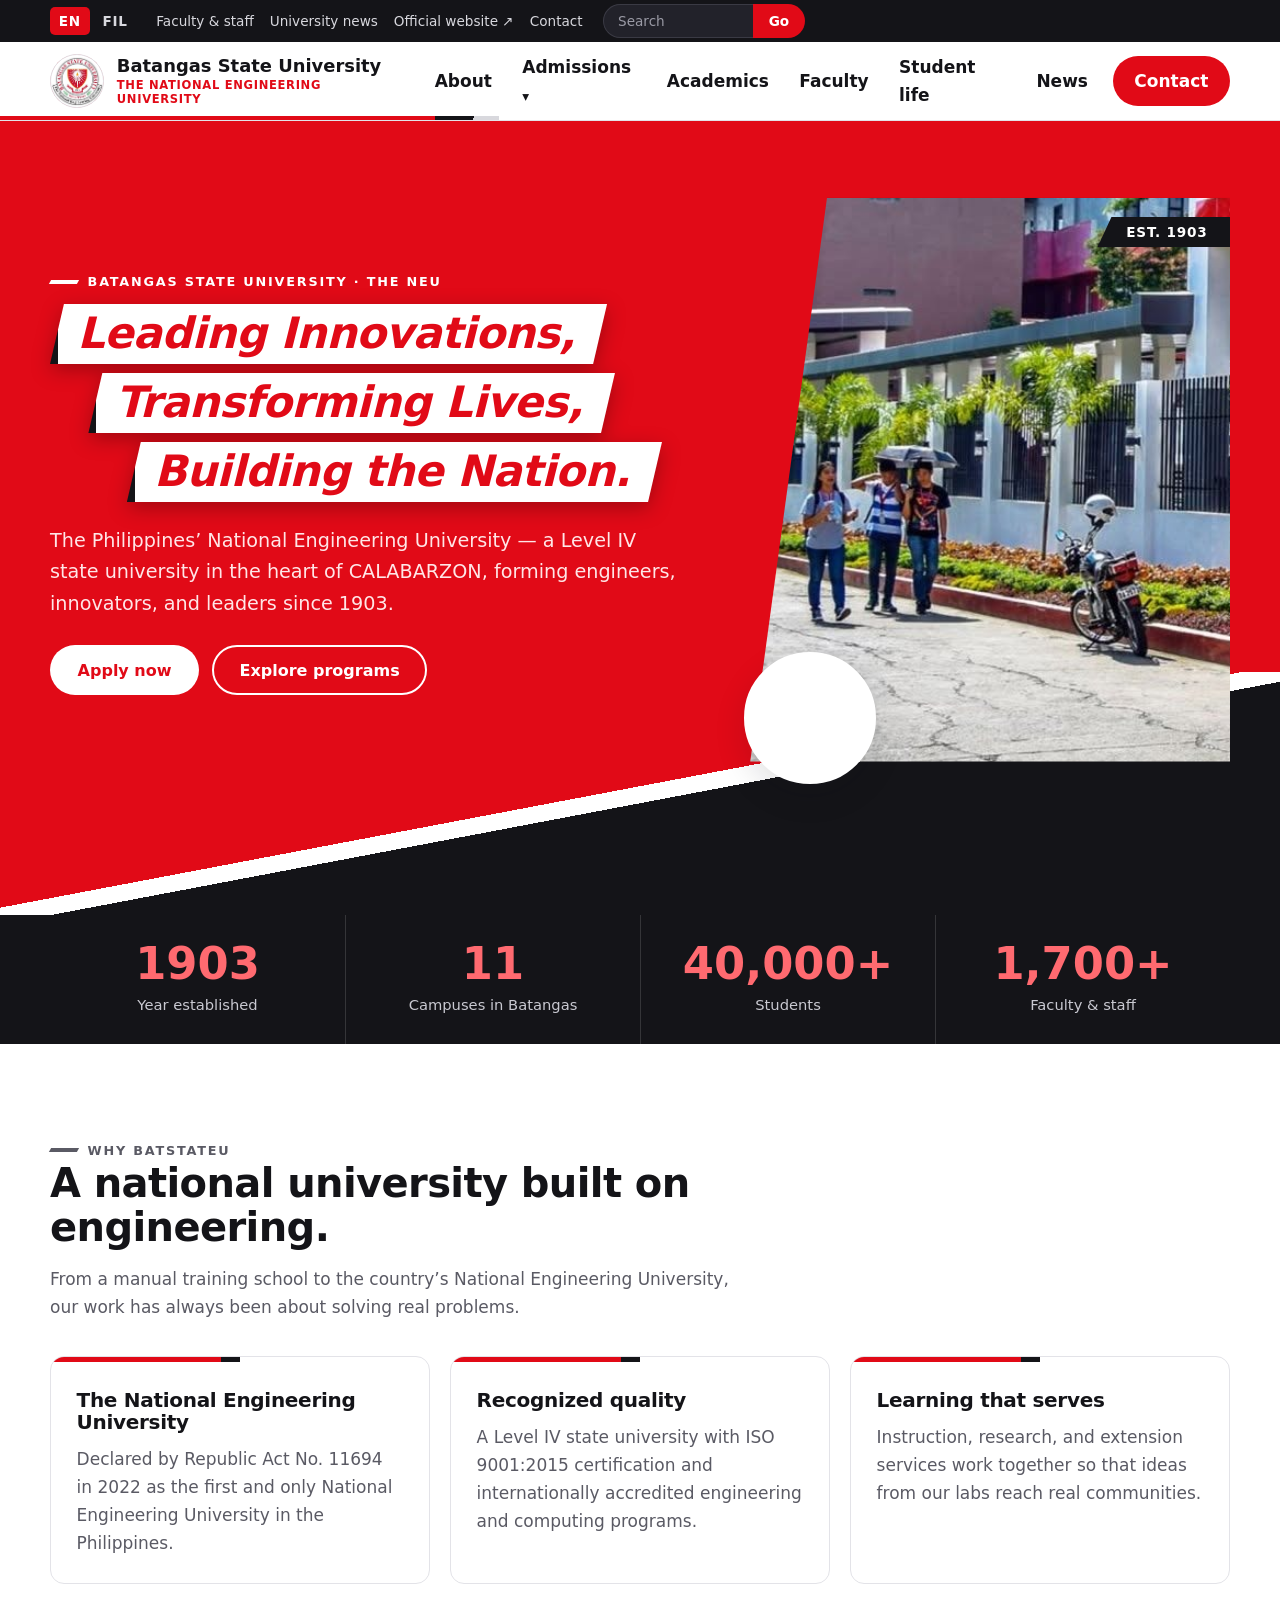
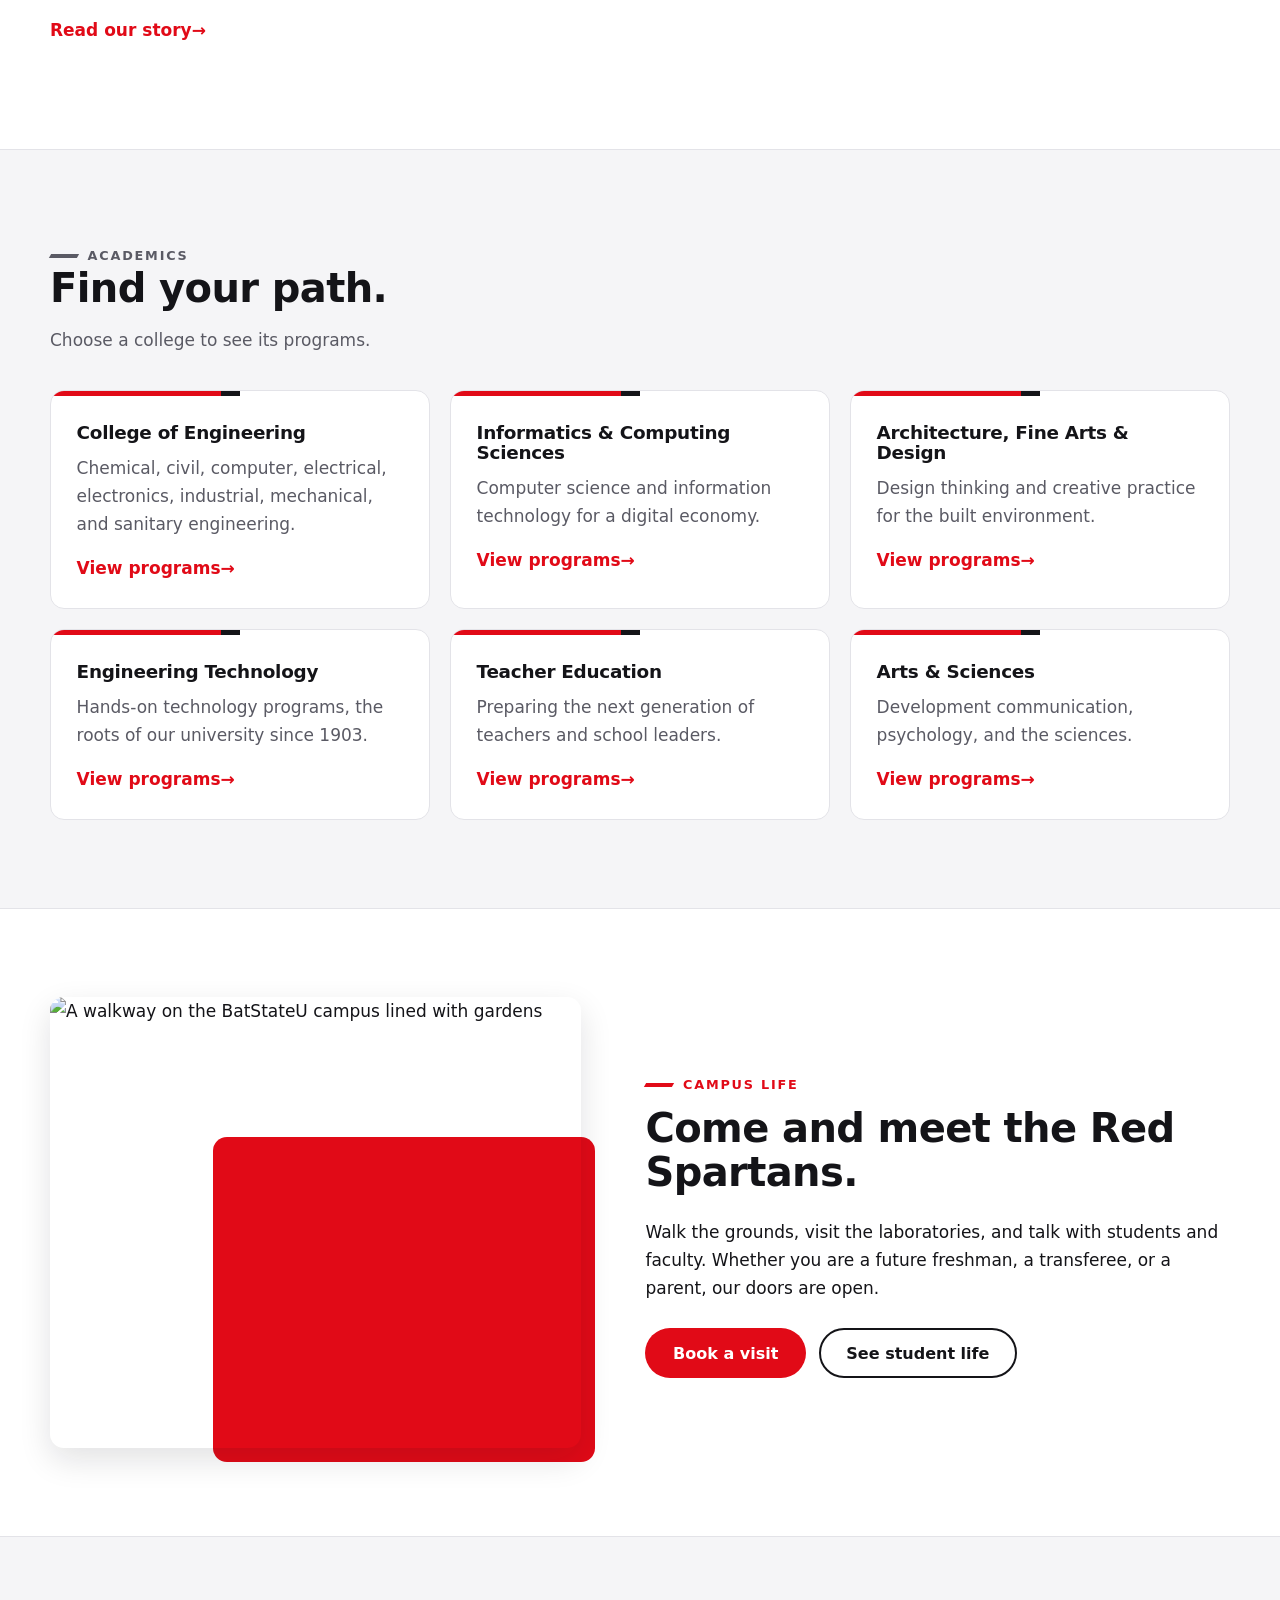
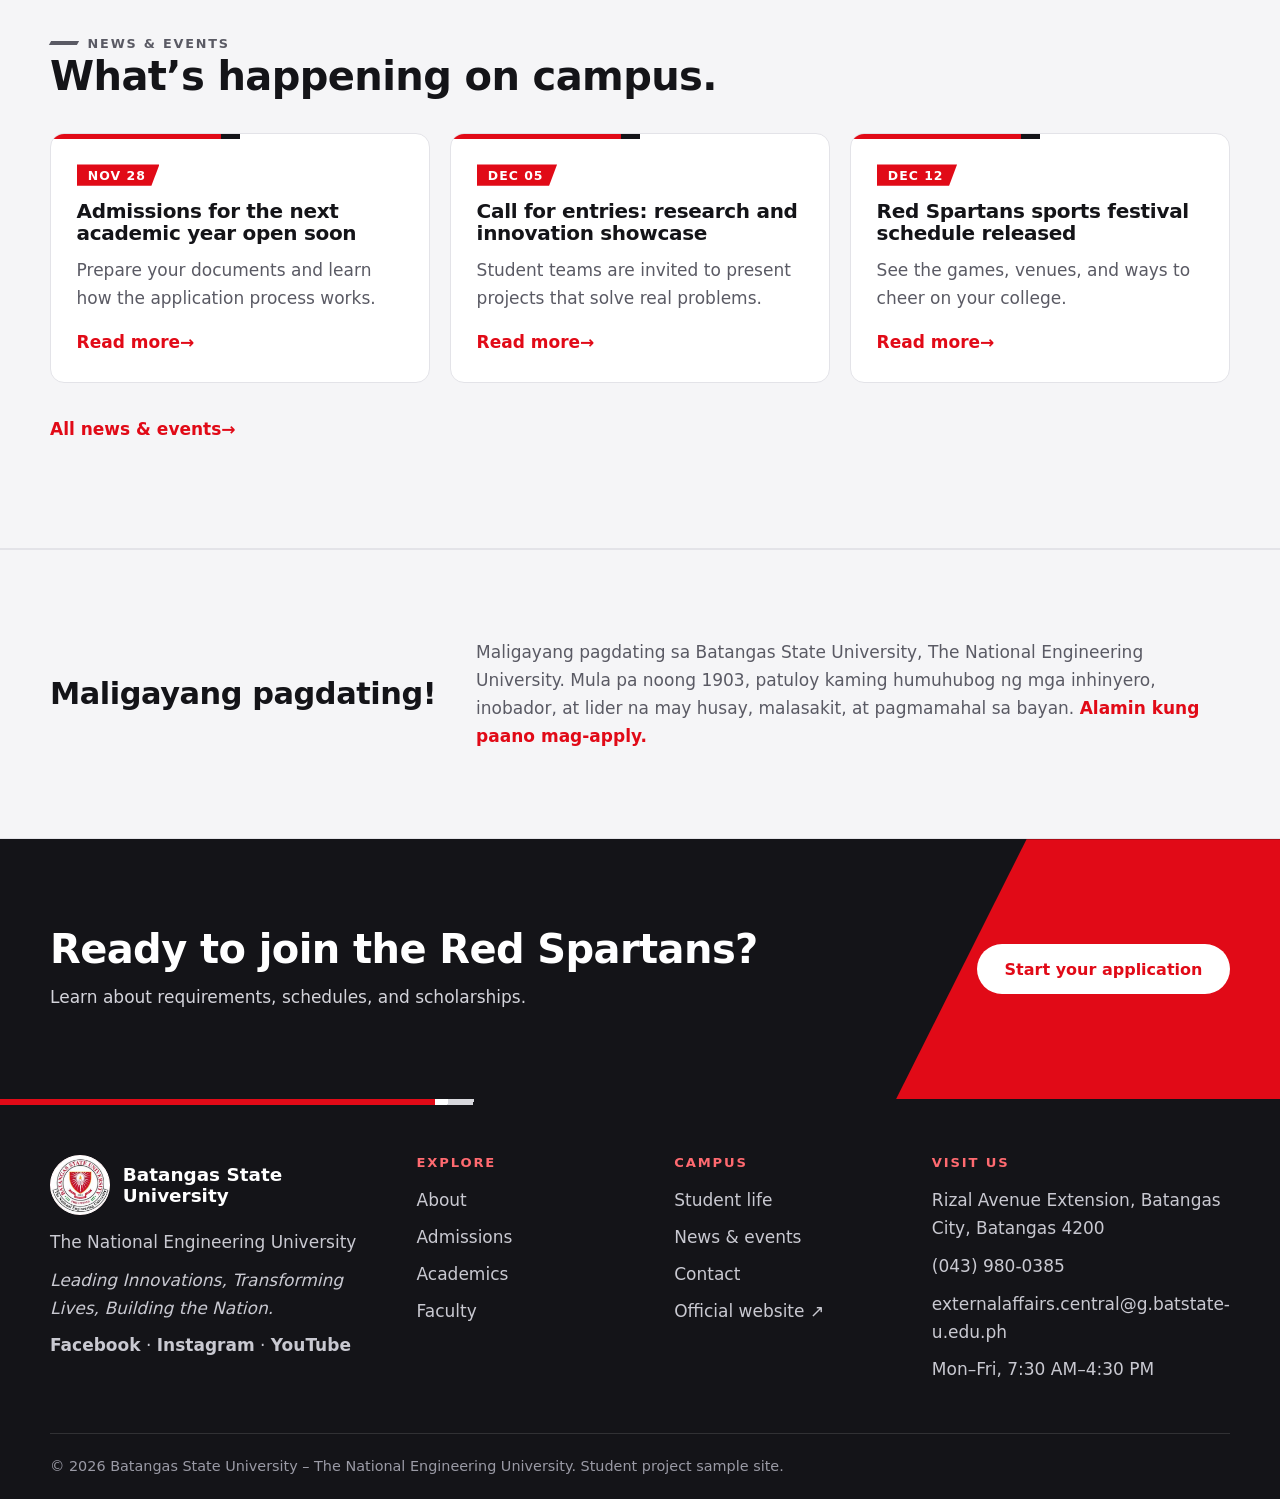
==== commit 16cd0516: "Update index.html" ====
--- a/index.html
+++ b/index.html
@@ -79,7 +79,7 @@
         </div>
       </div>
       <div class="hero-media">
-        <img class="photo" src="images/campus.jpg" alt="Students walking beside the BatStateU campus fence">
+        <img class="photo" src="campus.jpg" alt="Students walking beside the BatStateU campus fence">
         <img class="seal" src="images/logo.png" alt="Batangas State University seal">
         <span class="est">Est. 1903</span>
       </div>
--- a/style.css
+++ b/style.css
@@ -148,7 +148,7 @@
 .brand-text small{display:block;margin-top:.2rem;font:600 .72rem var(--font-body);letter-spacing:.06em;text-transform:uppercase;color:var(--red)}
 .logo{
   flex:none;width:54px;height:54px;border-radius:50%;
-  background:url(../images/logo.png) center/cover no-repeat,var(--red); /* red circle shows if the image is missing */
+  background:url(logo.png) center/cover no-repeat,var(--red); /* red circle shows if the image is missing */
   border:1px solid var(--line);
 }
 
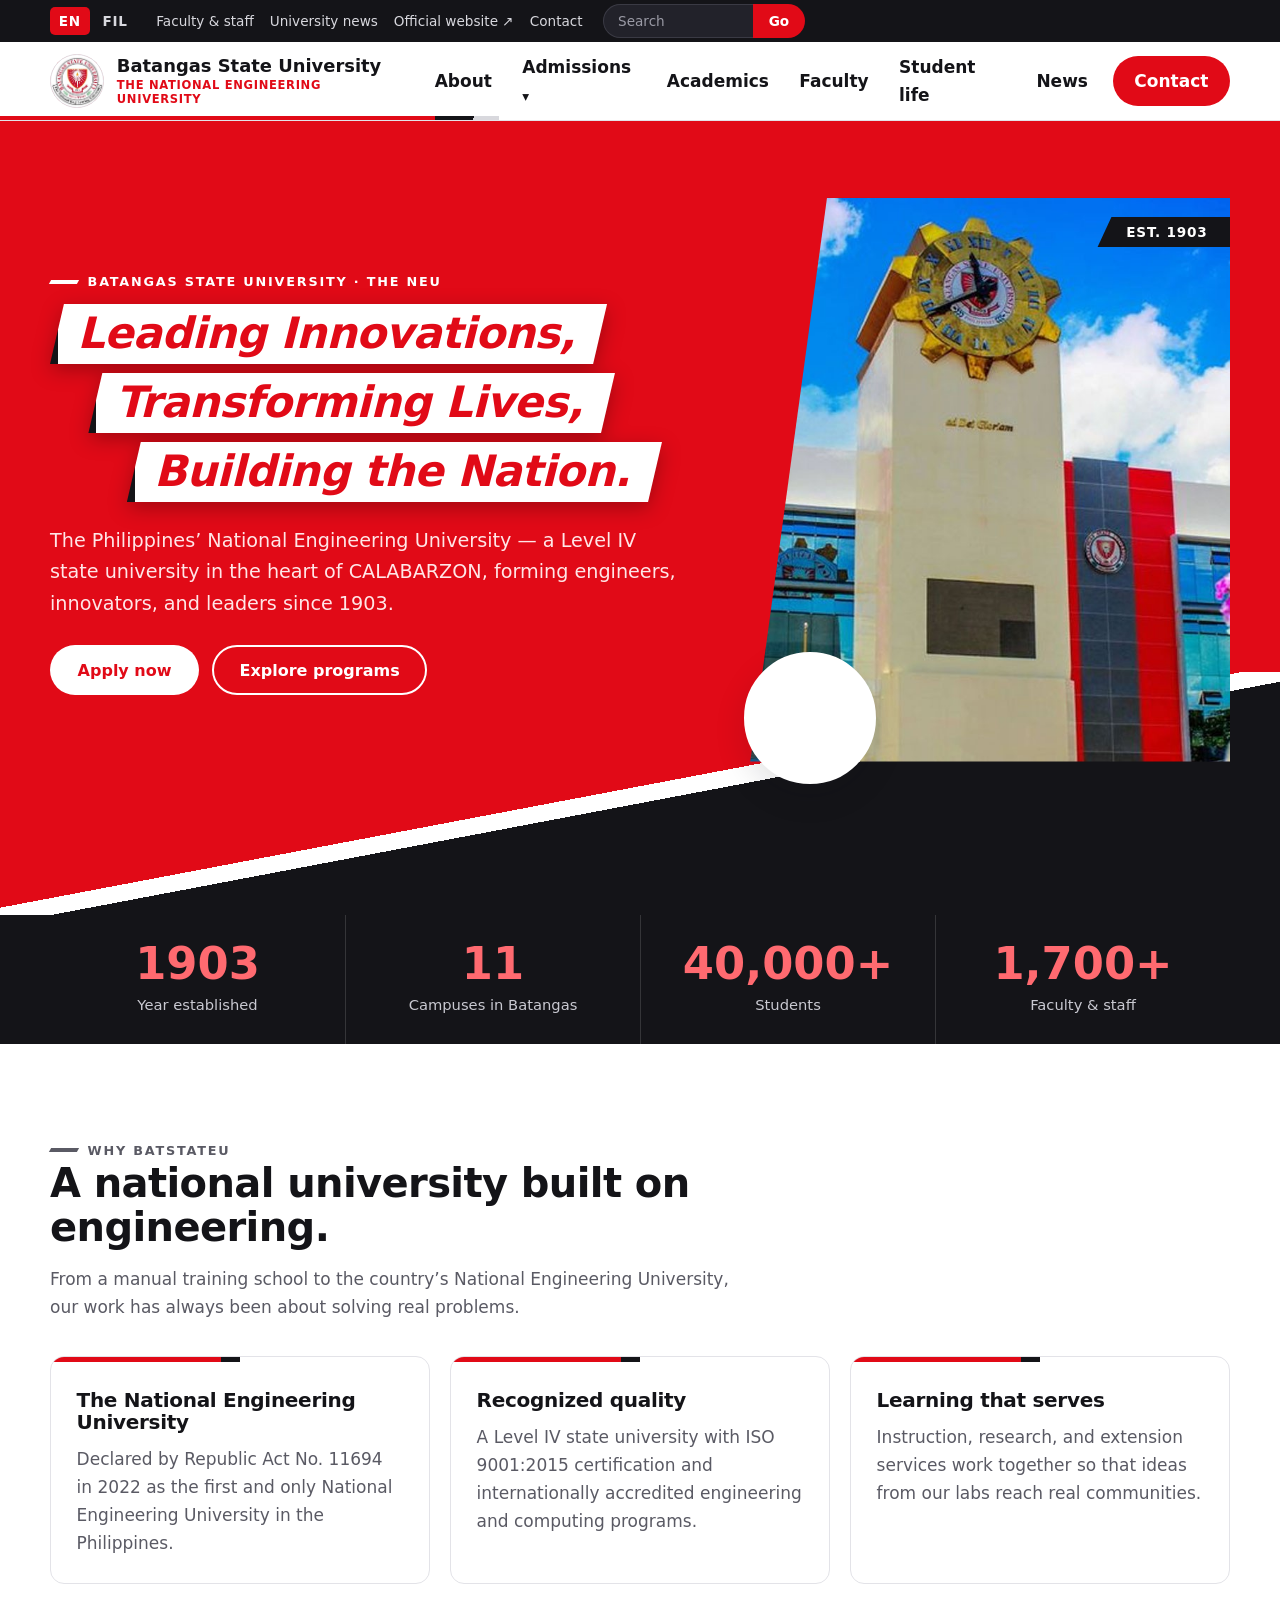
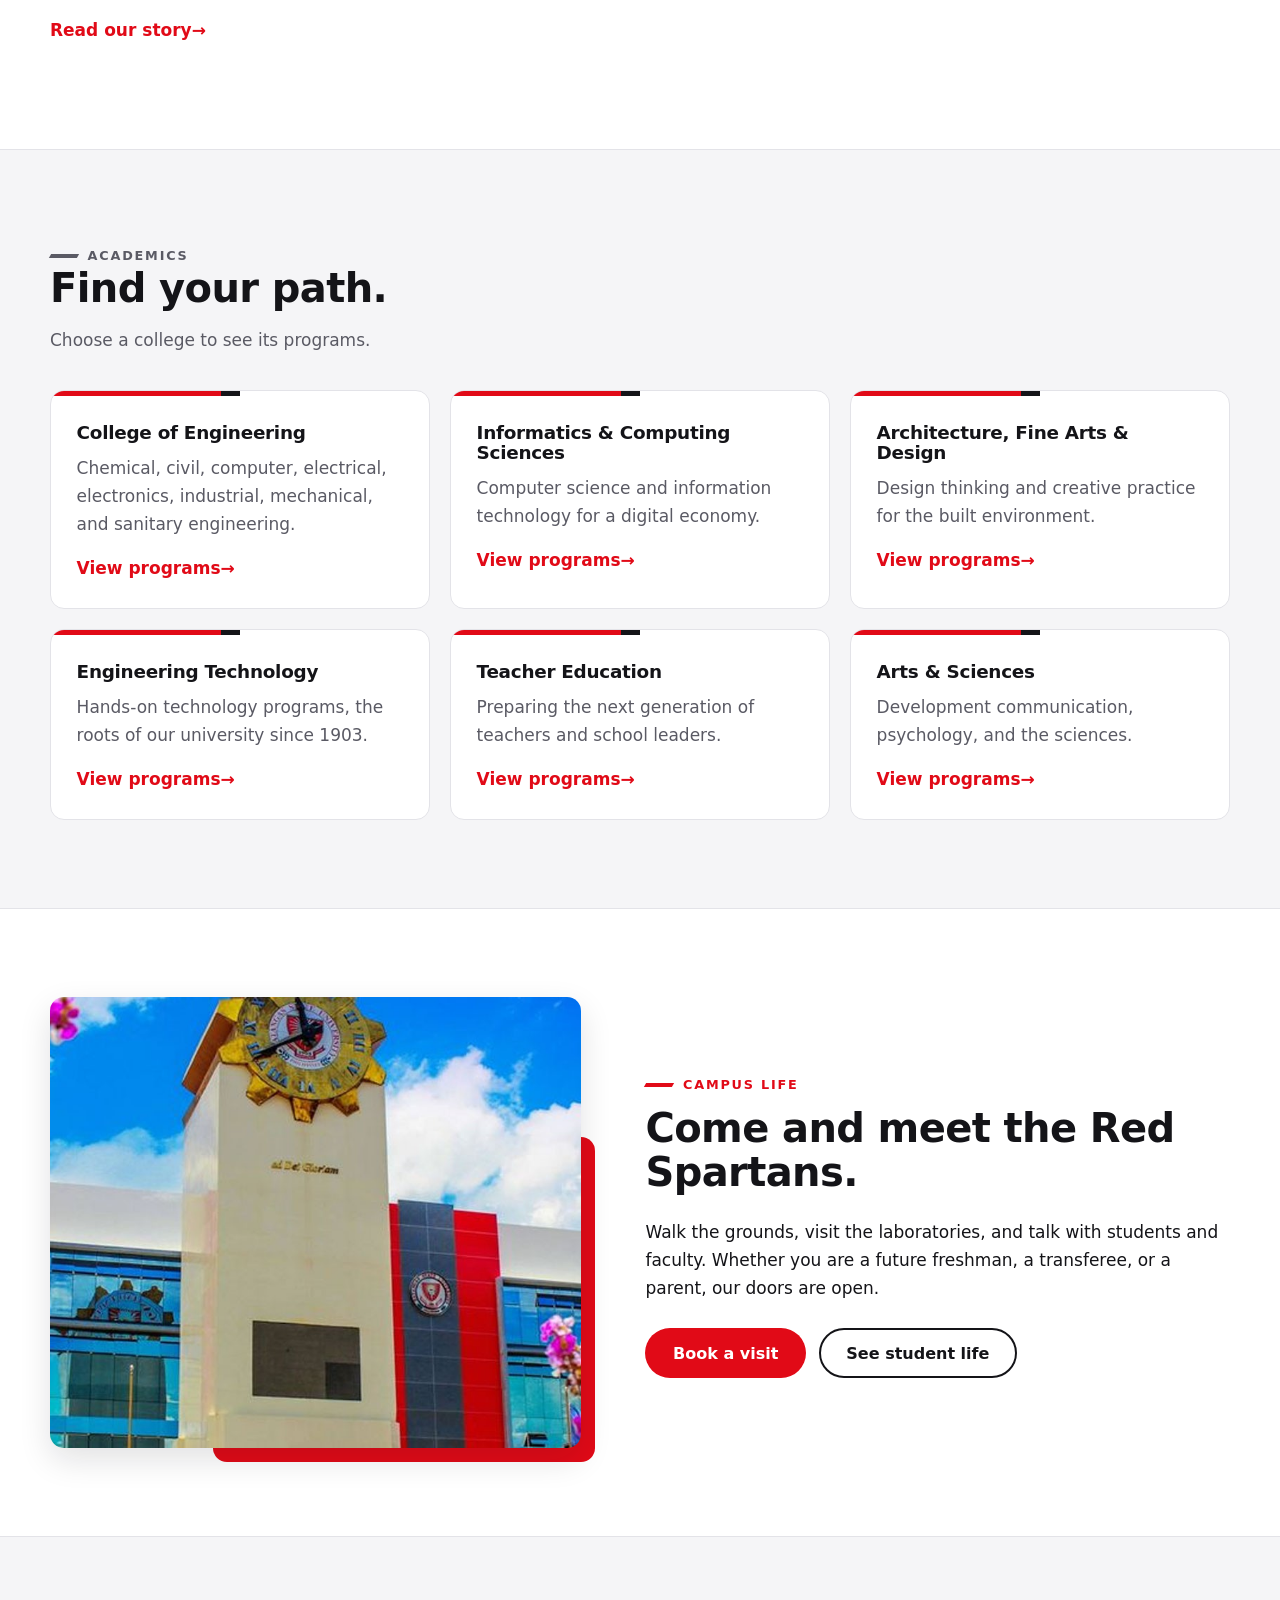
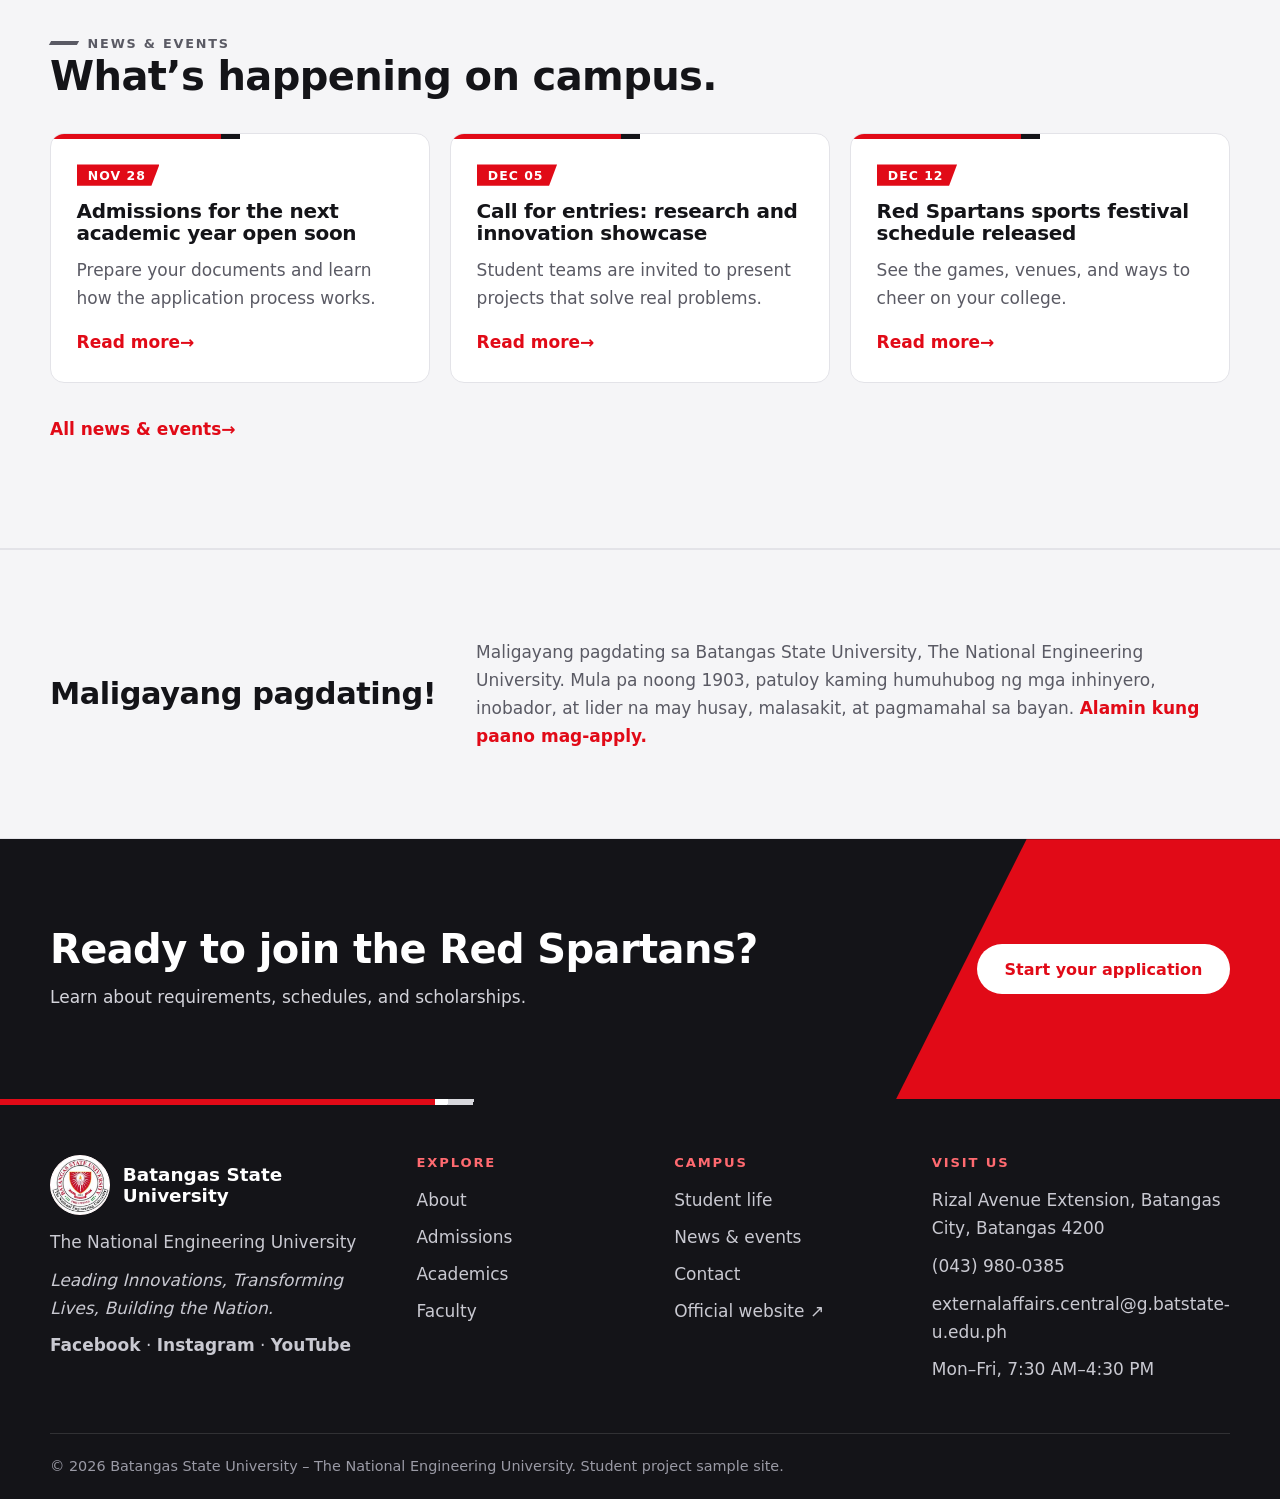
==== commit ae7bac18: "Update image source path in index.html" ====
--- a/index.html
+++ b/index.html
@@ -138,7 +138,7 @@
   <section class="section">
     <div class="wrap split align-center">
       <div class="photo-frame reveal">
-        <img src="images/campus.jpg" alt="A walkway on the BatStateU campus lined with gardens">
+        <img src="campus.jpg" alt="A walkway on the BatStateU campus lined with gardens">
       </div>
       <div class="reveal">
         <p class="eyebrow">Campus life</p>
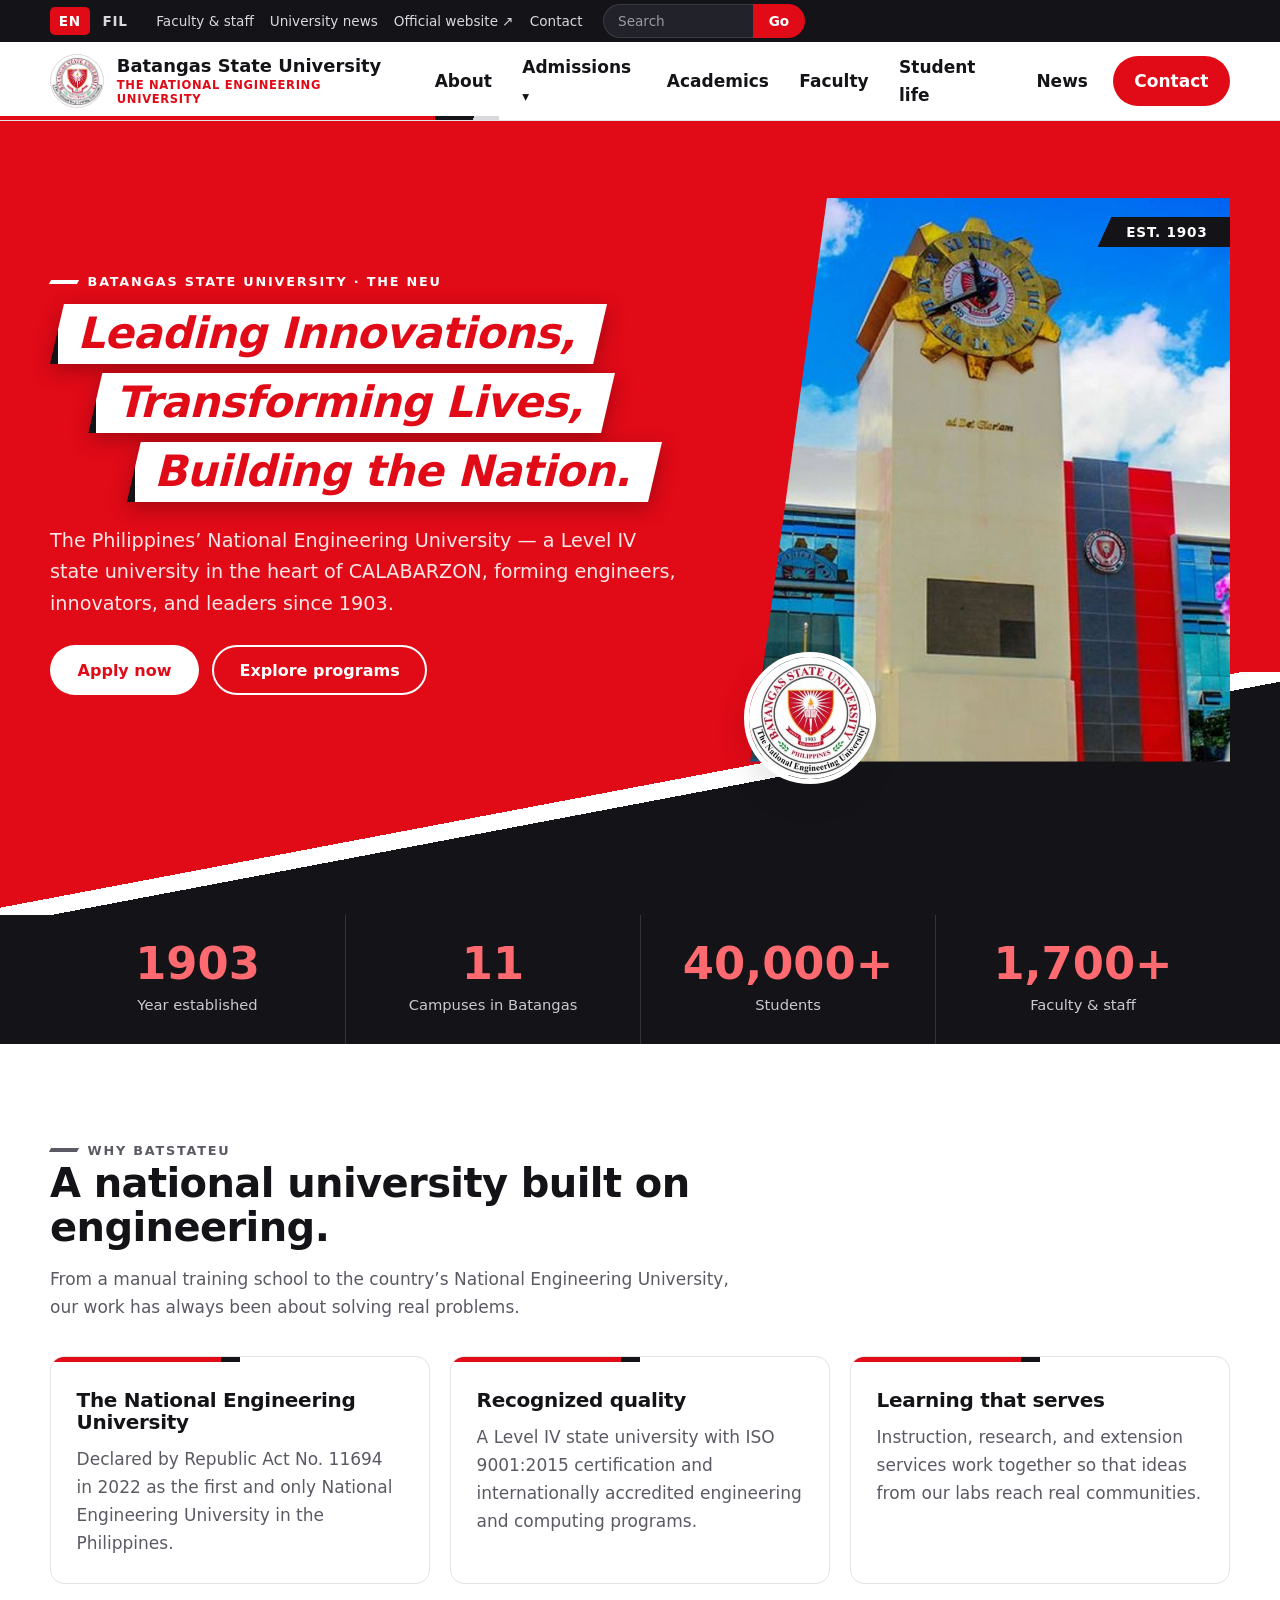
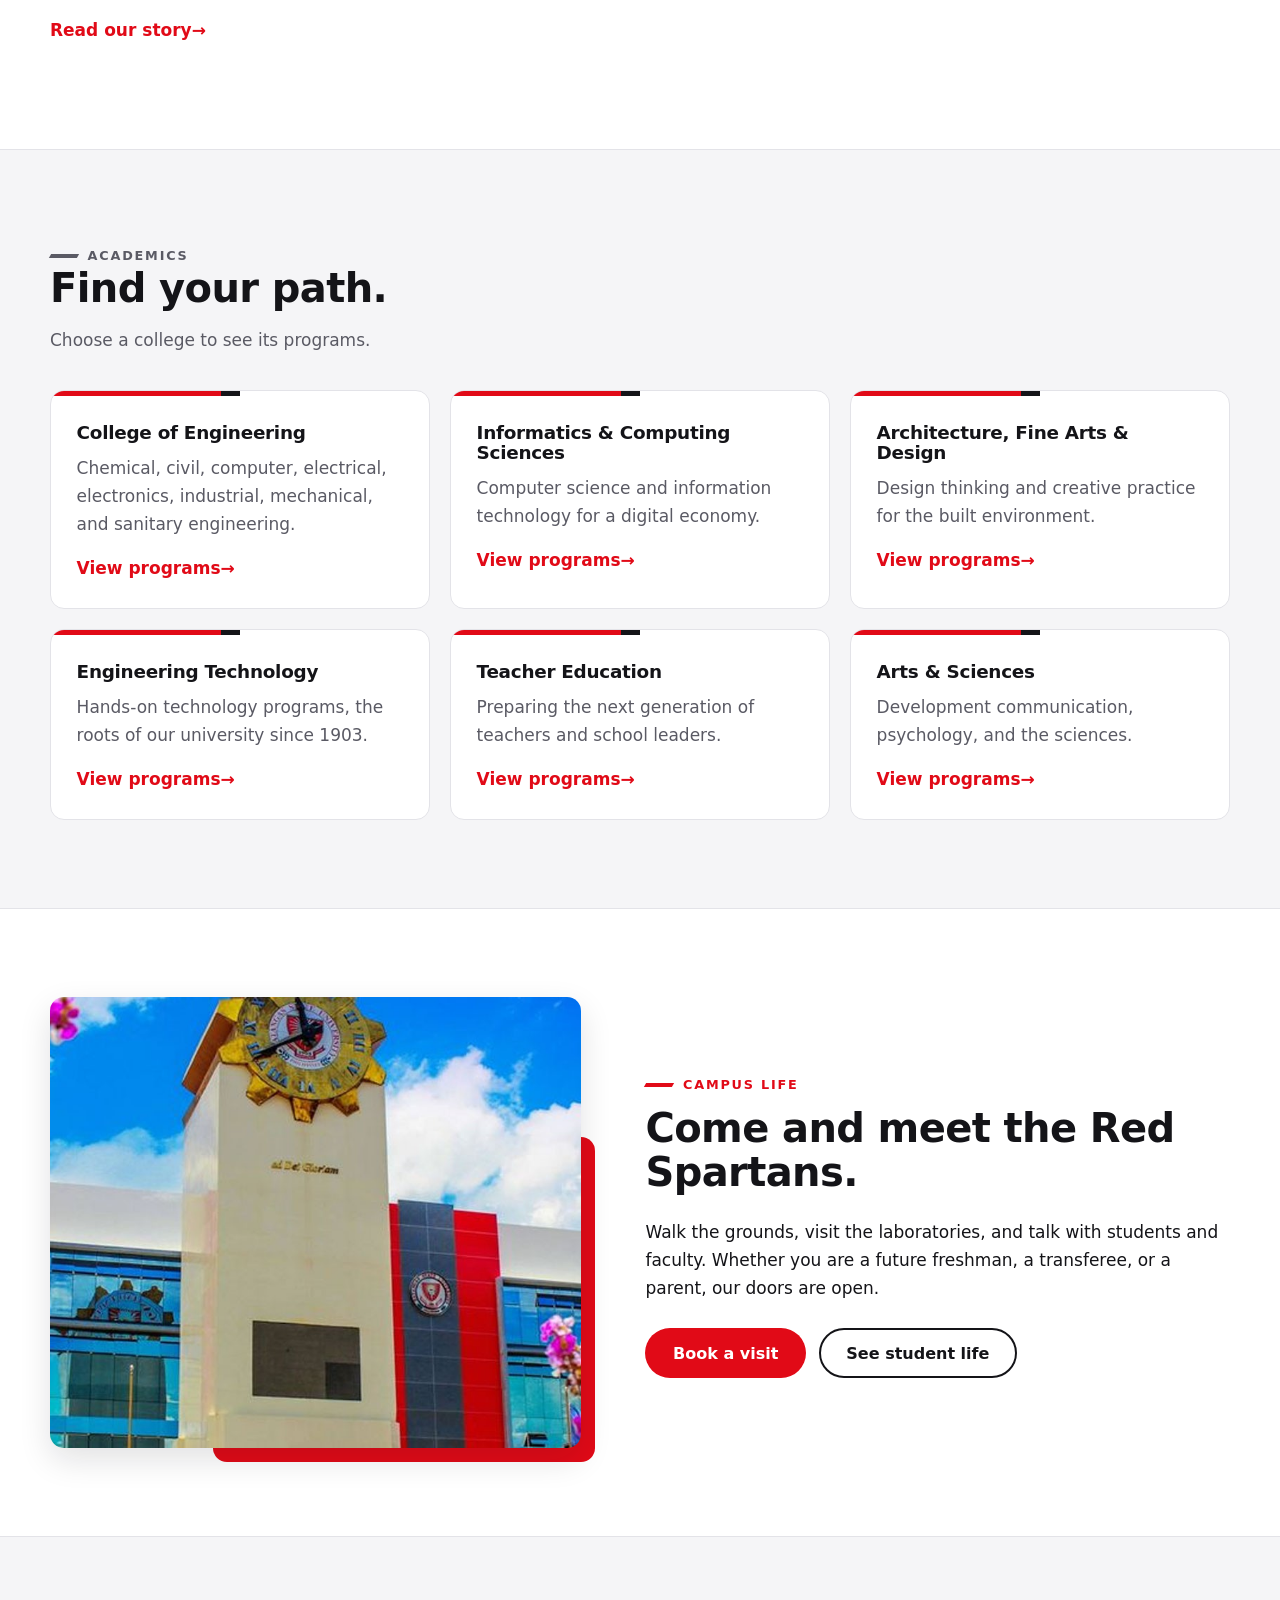
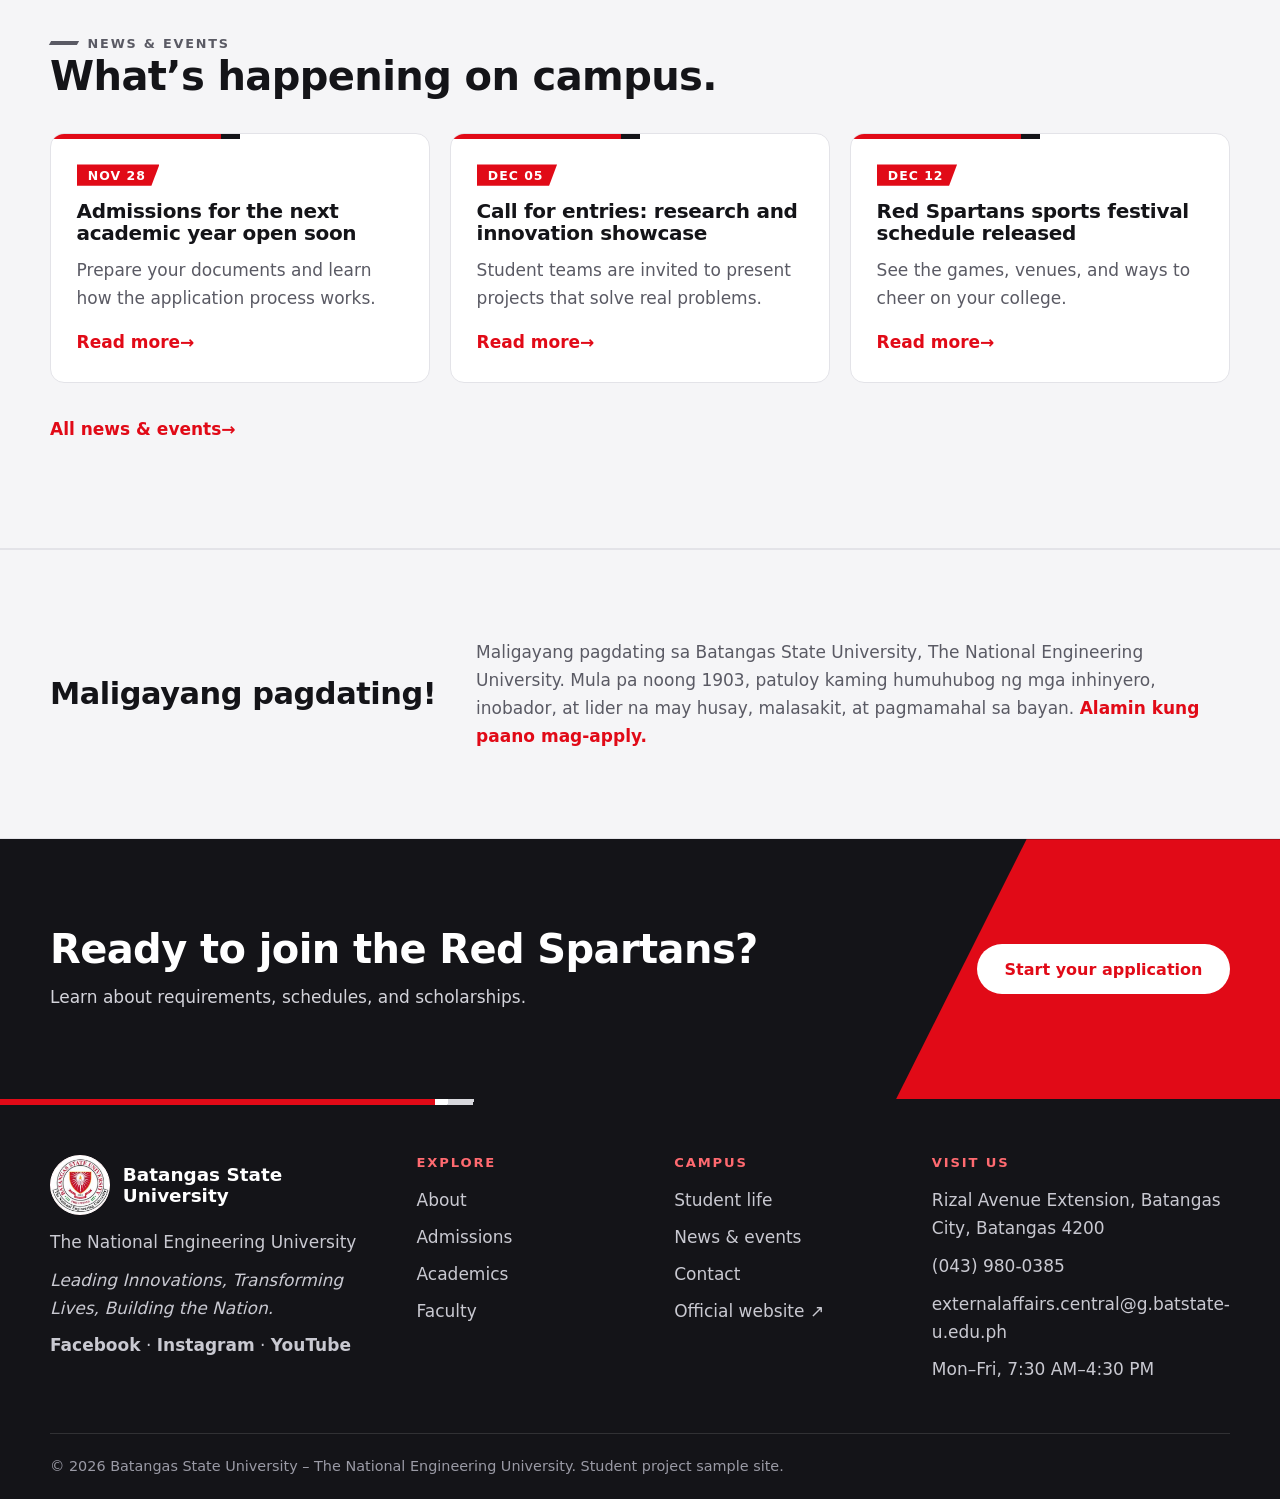
==== commit aea451d0: "Update logo image source in index.html" ====
--- a/index.html
+++ b/index.html
@@ -80,7 +80,7 @@
       </div>
       <div class="hero-media">
         <img class="photo" src="campus.jpg" alt="Students walking beside the BatStateU campus fence">
-        <img class="seal" src="images/logo.png" alt="Batangas State University seal">
+        <img class="seal" src="logo.png" alt="Batangas State University seal">
         <span class="est">Est. 1903</span>
       </div>
     </div>
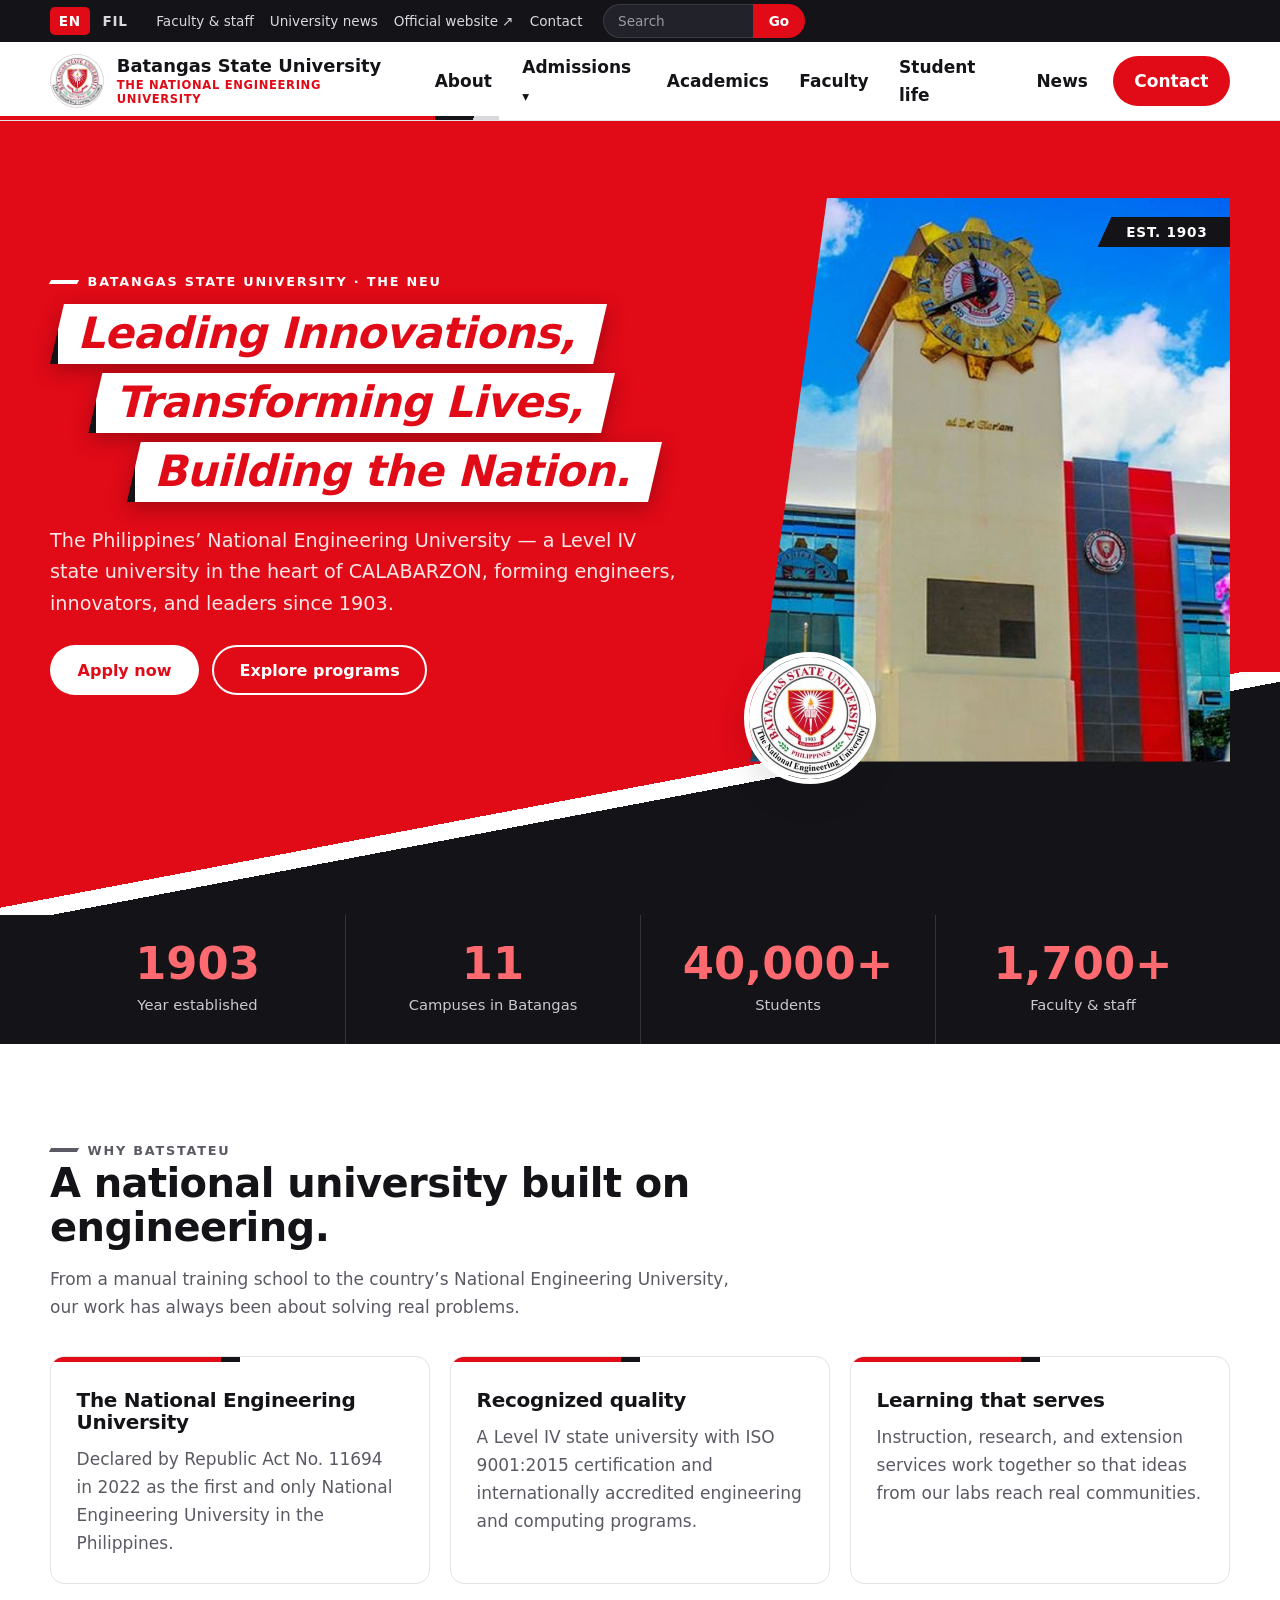
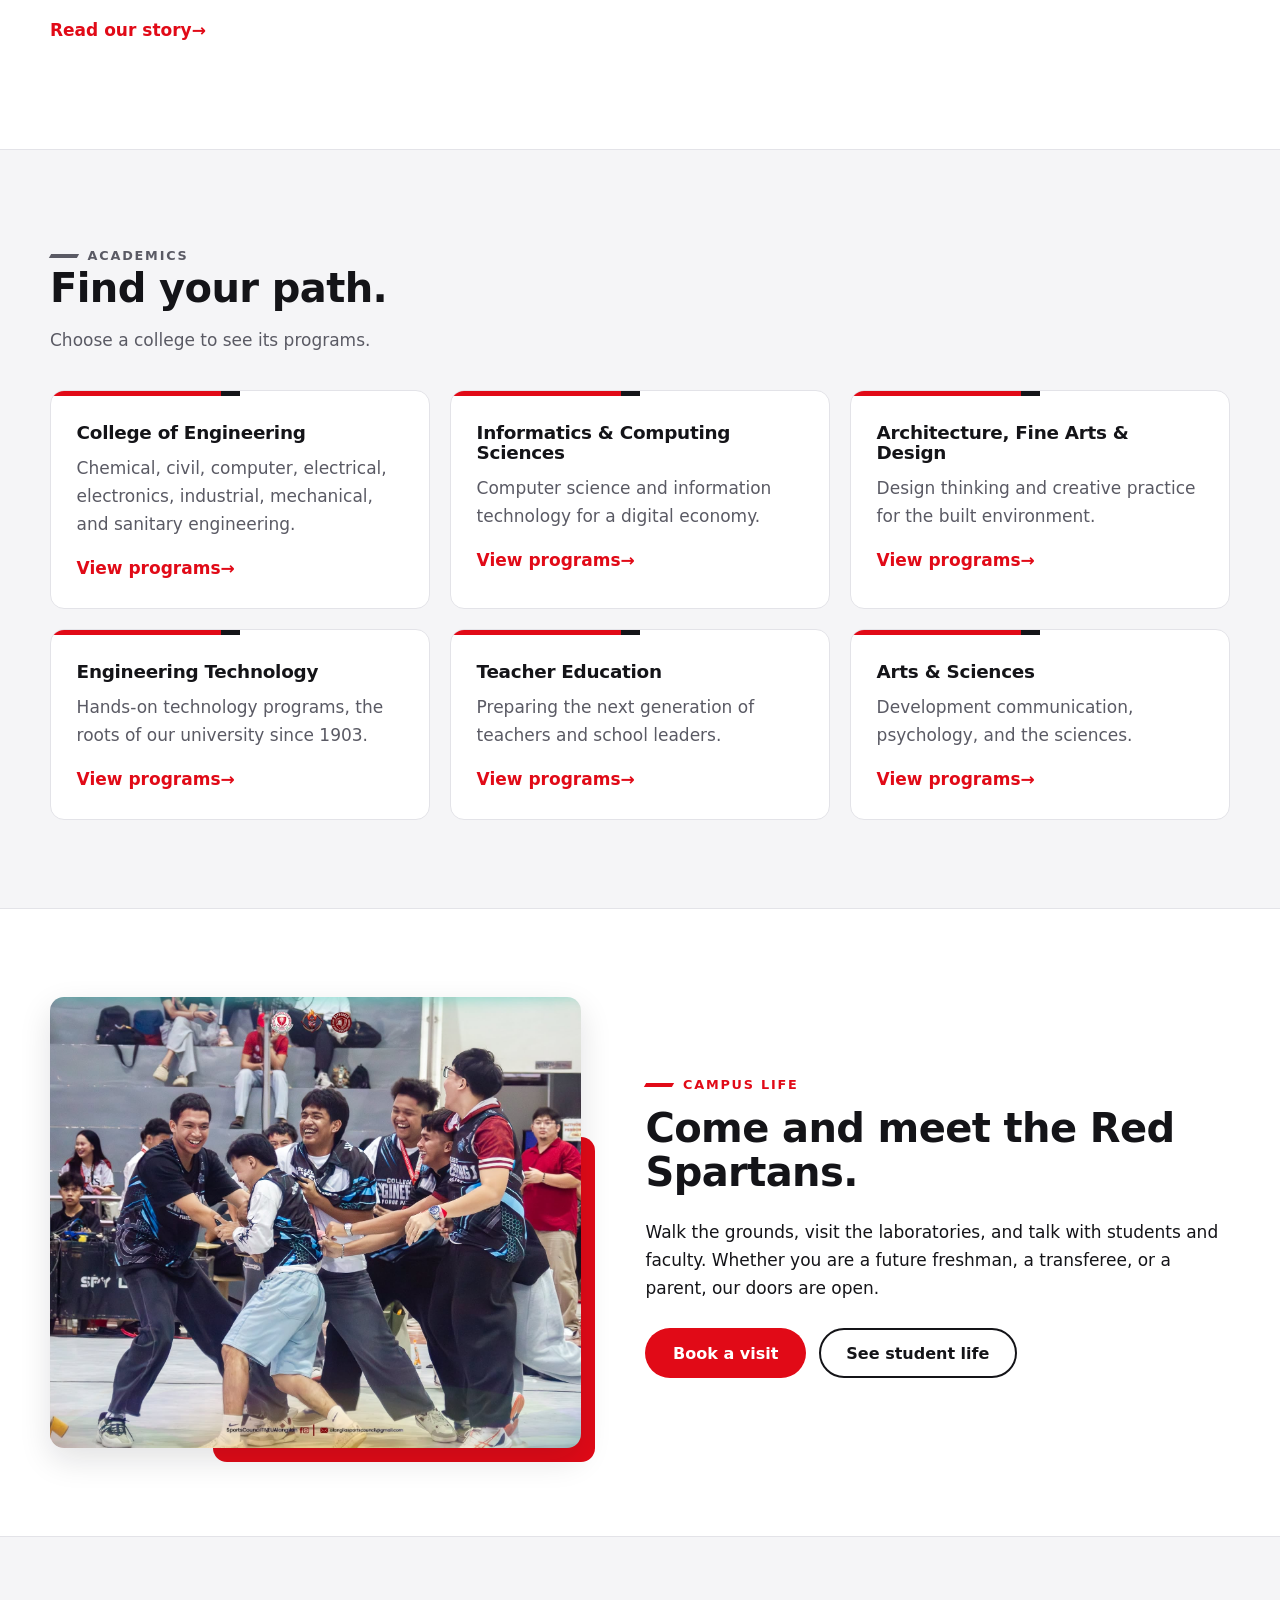
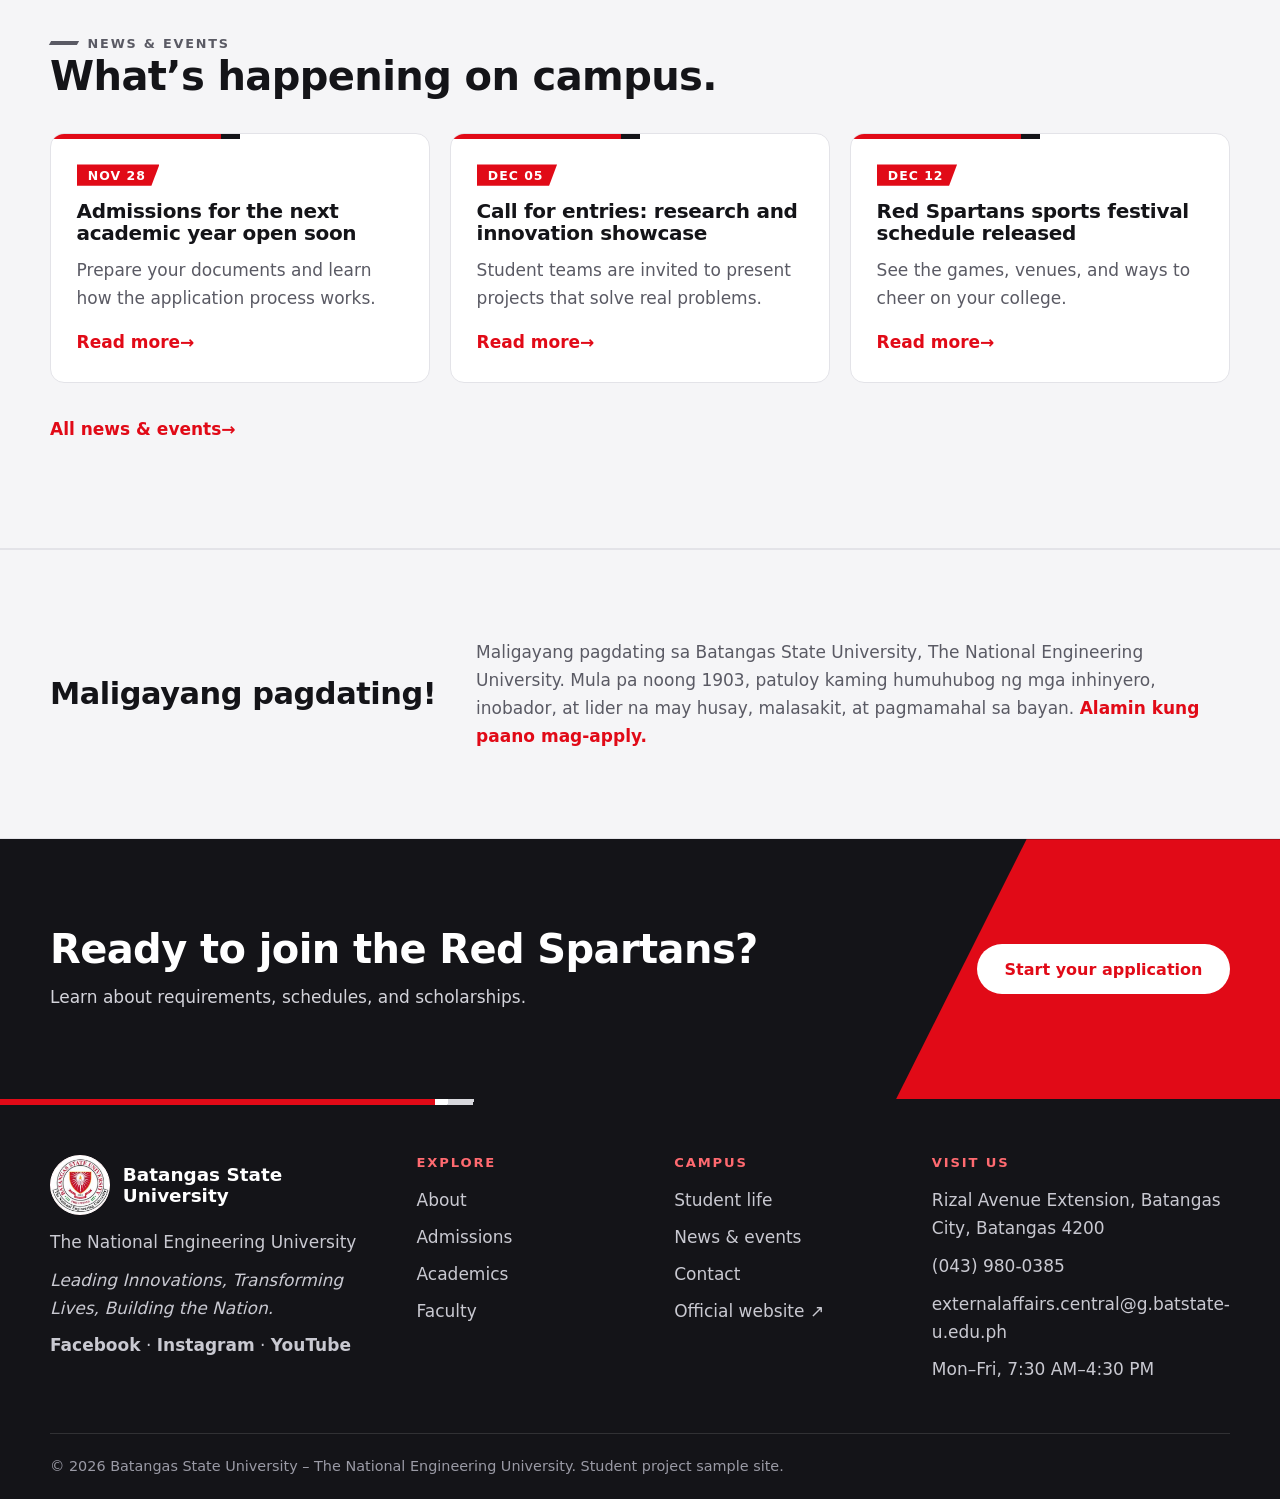
==== commit 11960ec7: "Replace campus.jpg with redspartan.jpg" ====
--- a/index.html
+++ b/index.html
@@ -138,7 +138,7 @@
   <section class="section">
     <div class="wrap split align-center">
       <div class="photo-frame reveal">
-        <img src="campus.jpg" alt="A walkway on the BatStateU campus lined with gardens">
+        <img src="redspartan.jpg" alt="A walkway on the BatStateU campus lined with gardens">
       </div>
       <div class="reveal">
         <p class="eyebrow">Campus life</p>
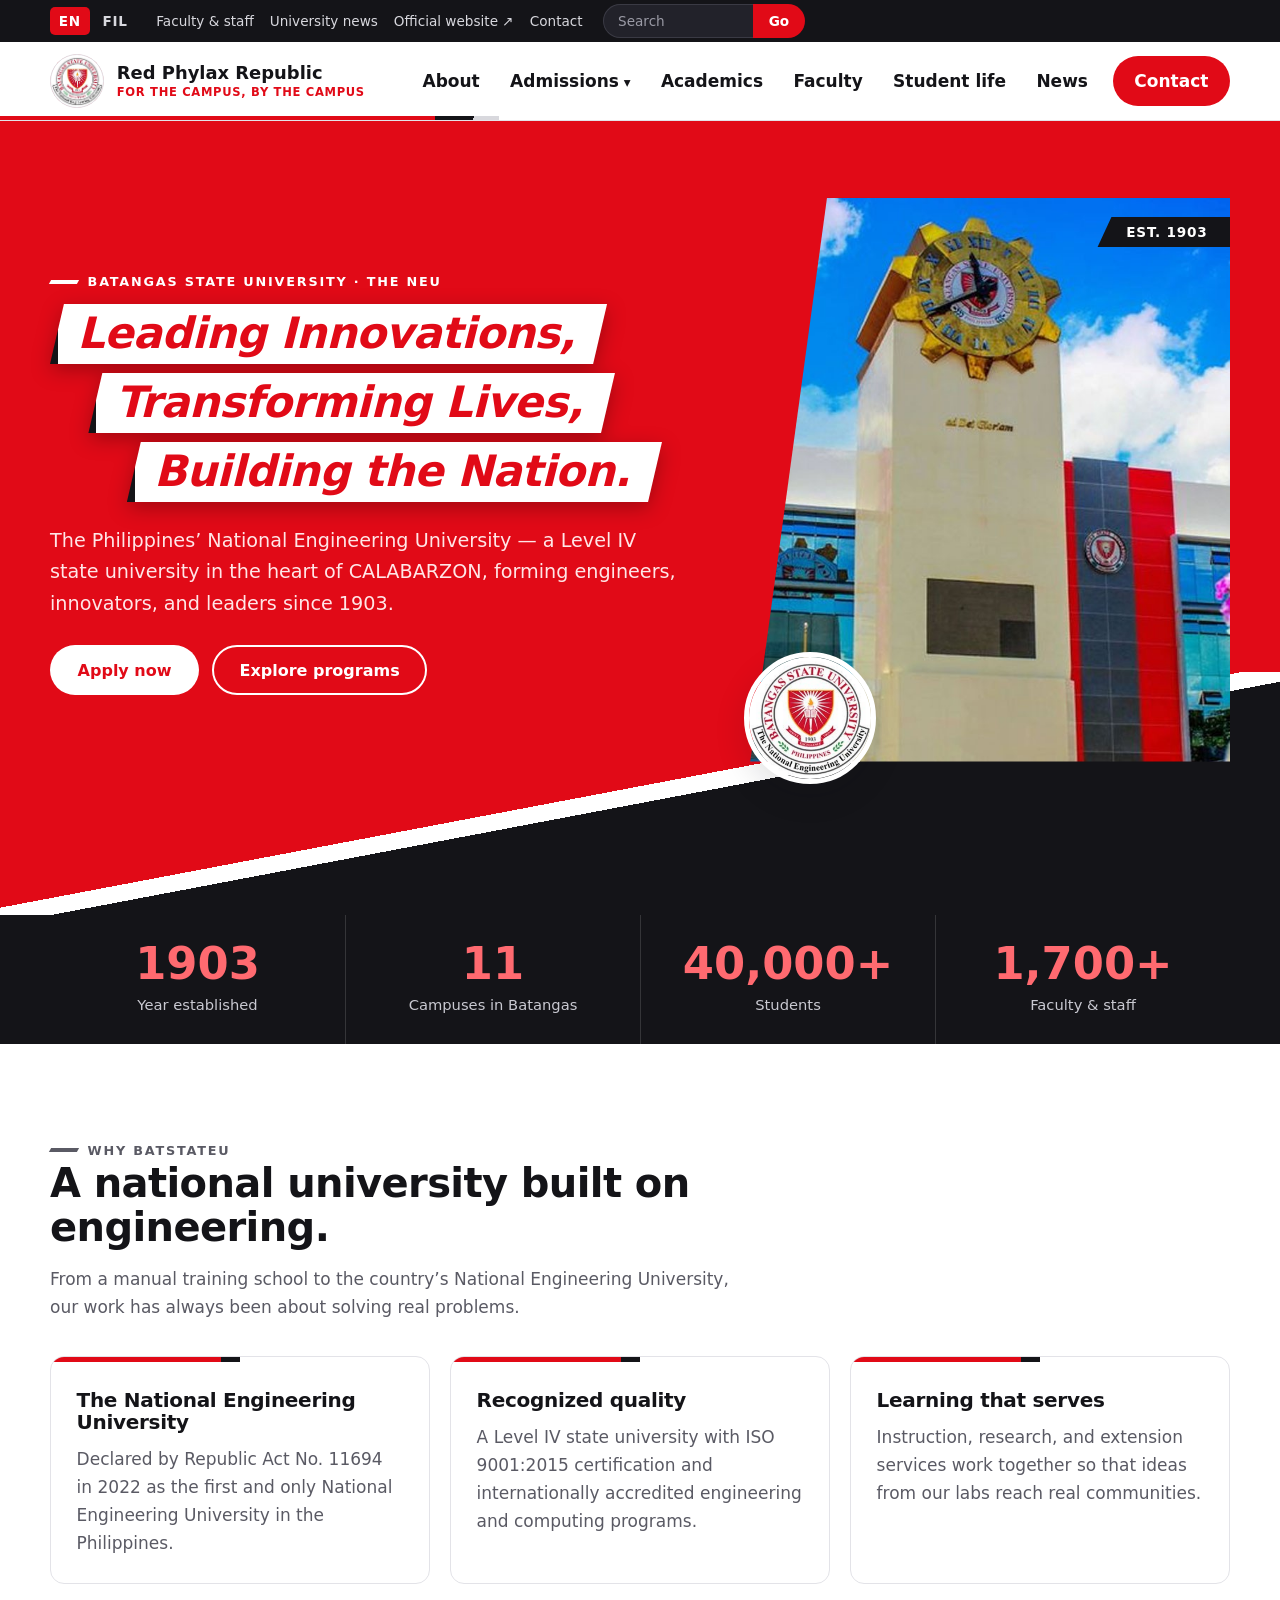
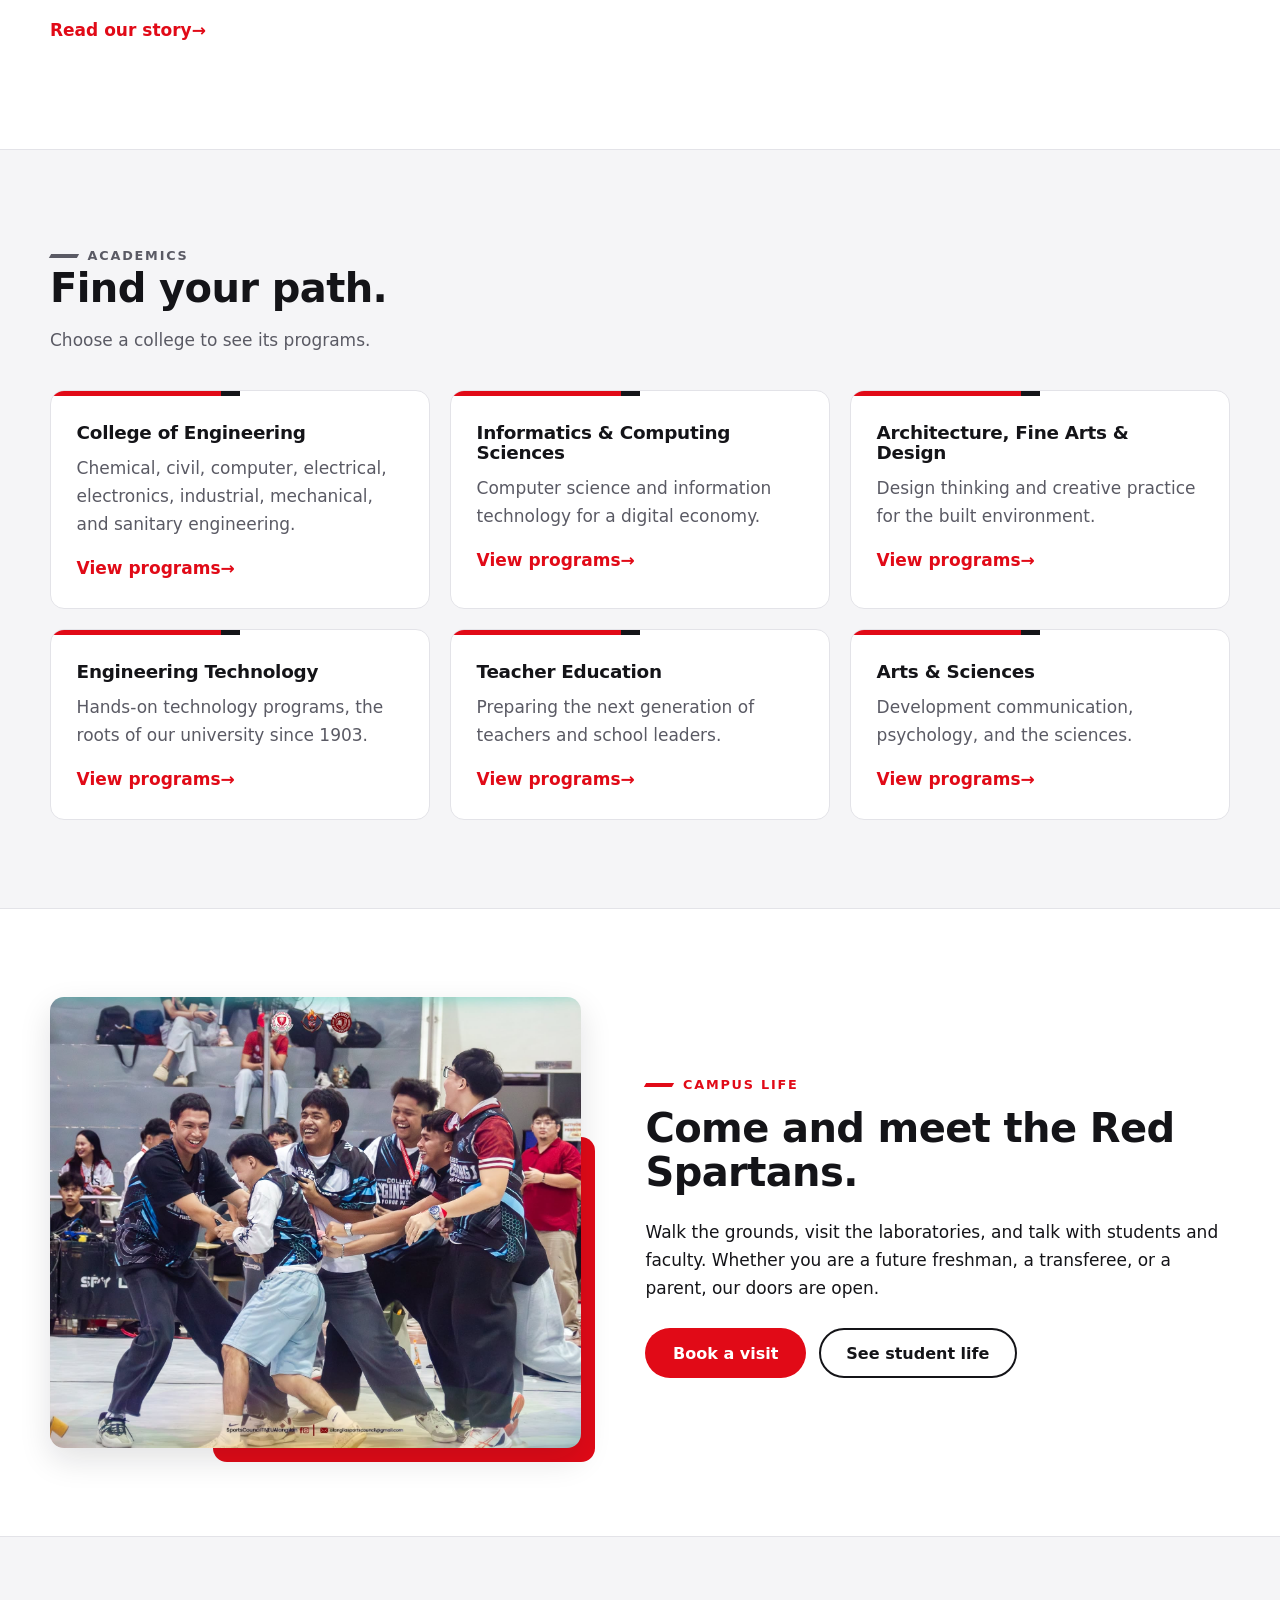
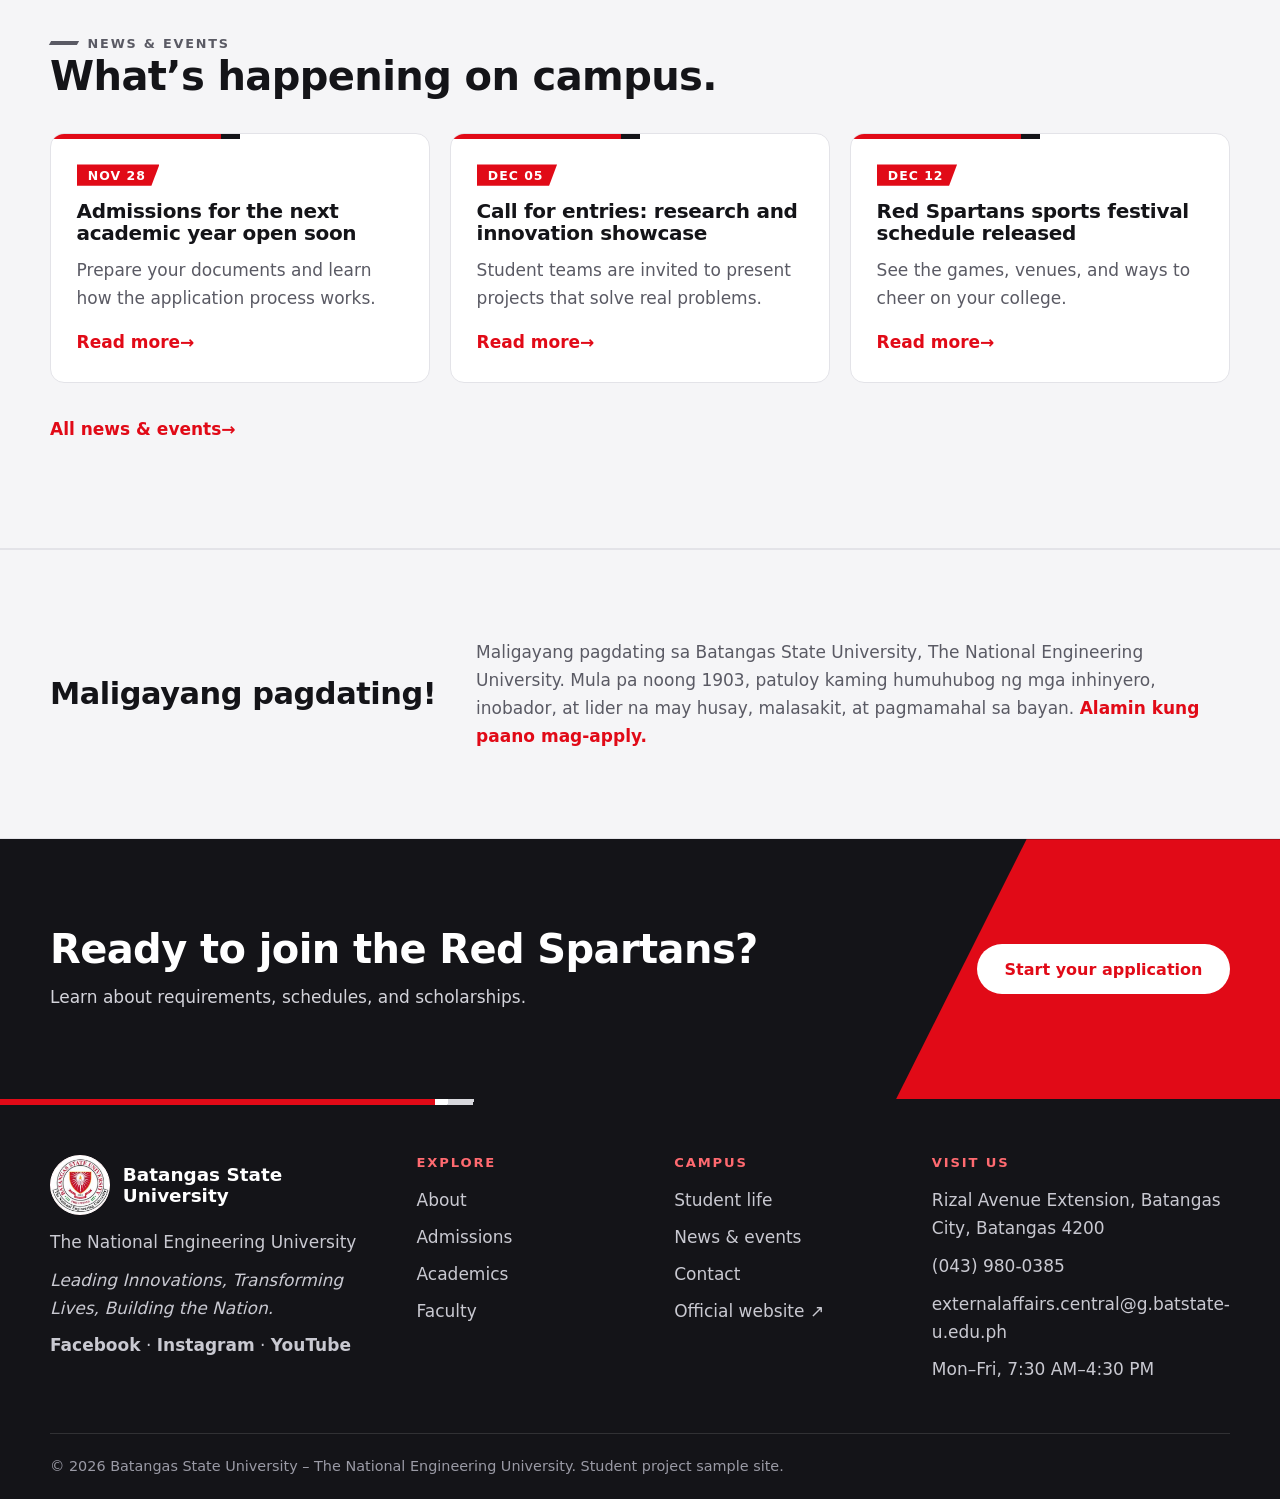
==== commit 07c82f32: "Update title and branding in index.html" ====
--- a/index.html
+++ b/index.html
@@ -3,7 +3,7 @@
 <head>
 <meta charset="utf-8">
 <meta name="viewport" content="width=device-width, initial-scale=1">
-<title>Batangas State University | The National Engineering University</title>
+<title>Red Phylax Repbulic</title>
 <meta name="description" content="Batangas State University, The National Engineering University. Leading Innovations, Transforming Lives, Building the Nation.">
 <meta name="theme-color" content="#E10A17">
 <link rel="icon" href="logo.png">
@@ -37,7 +37,7 @@
 <!-- ===== SHARED: main header (copy to every page) ===== -->
 <header class="site-header">
   <div class="wrap bar">
-    <a class="brand" href="index.html"><span class="logo" aria-hidden="true"></span><span class="brand-text">Batangas State University<small>The National Engineering University</small></span></a>
+    <a class="brand" href="index.html"><span class="logo" aria-hidden="true"></span><span class="brand-text">Red Phylax Republic<small>For the Campus, By the Campus</small></span></a>
     <input type="checkbox" id="nav-toggle" class="nav-toggle" aria-label="Toggle menu">
     <label for="nav-toggle" class="burger" aria-hidden="true"><span></span></label>
     <ul class="menu">
--- a/style.css
+++ b/style.css
@@ -596,3 +596,15 @@
   .hero-actions .btn,.band .btn{width:100%}
   .page-head{background:linear-gradient(105deg,var(--ink) 0 78%,#fff 78% 78.8%,var(--ink-2) 78.8% 80.5%,var(--red) 80.5%)}
 }
+/* Student life: photo in the red slanted area */
+.page-head.student{position:relative;overflow:hidden;isolation:isolate}
+.page-head.student::after{
+  content:"";position:absolute;top:0;right:0;bottom:0;width:36%;z-index:-1;
+  background:
+    linear-gradient(rgba(225,10,23,.35),rgba(225,10,23,.35)),
+    url(student.jpg) center/cover no-repeat;
+  clip-path:polygon(18% 0,100% 0,100% 100%,0 100%);
+}
+@media (max-width:620px){
+  .page-head.student::after{width:22%}
+}
